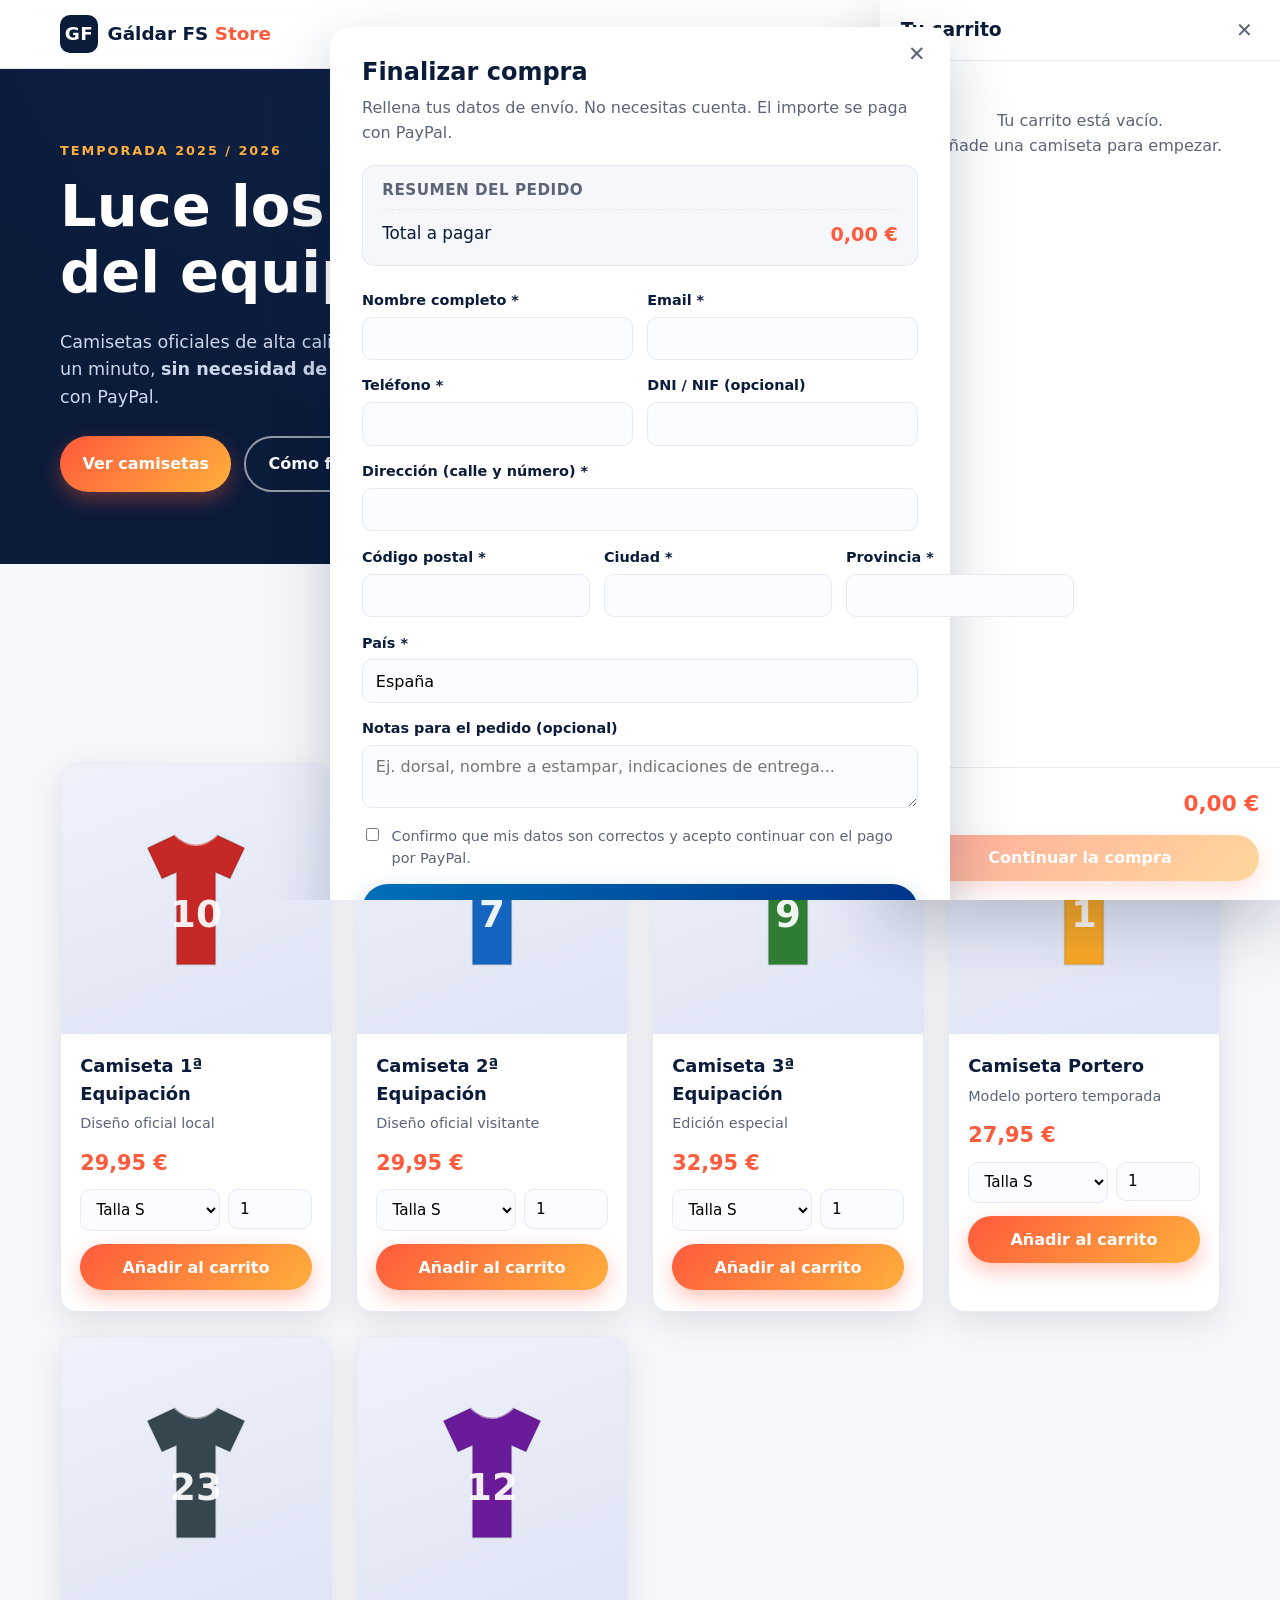
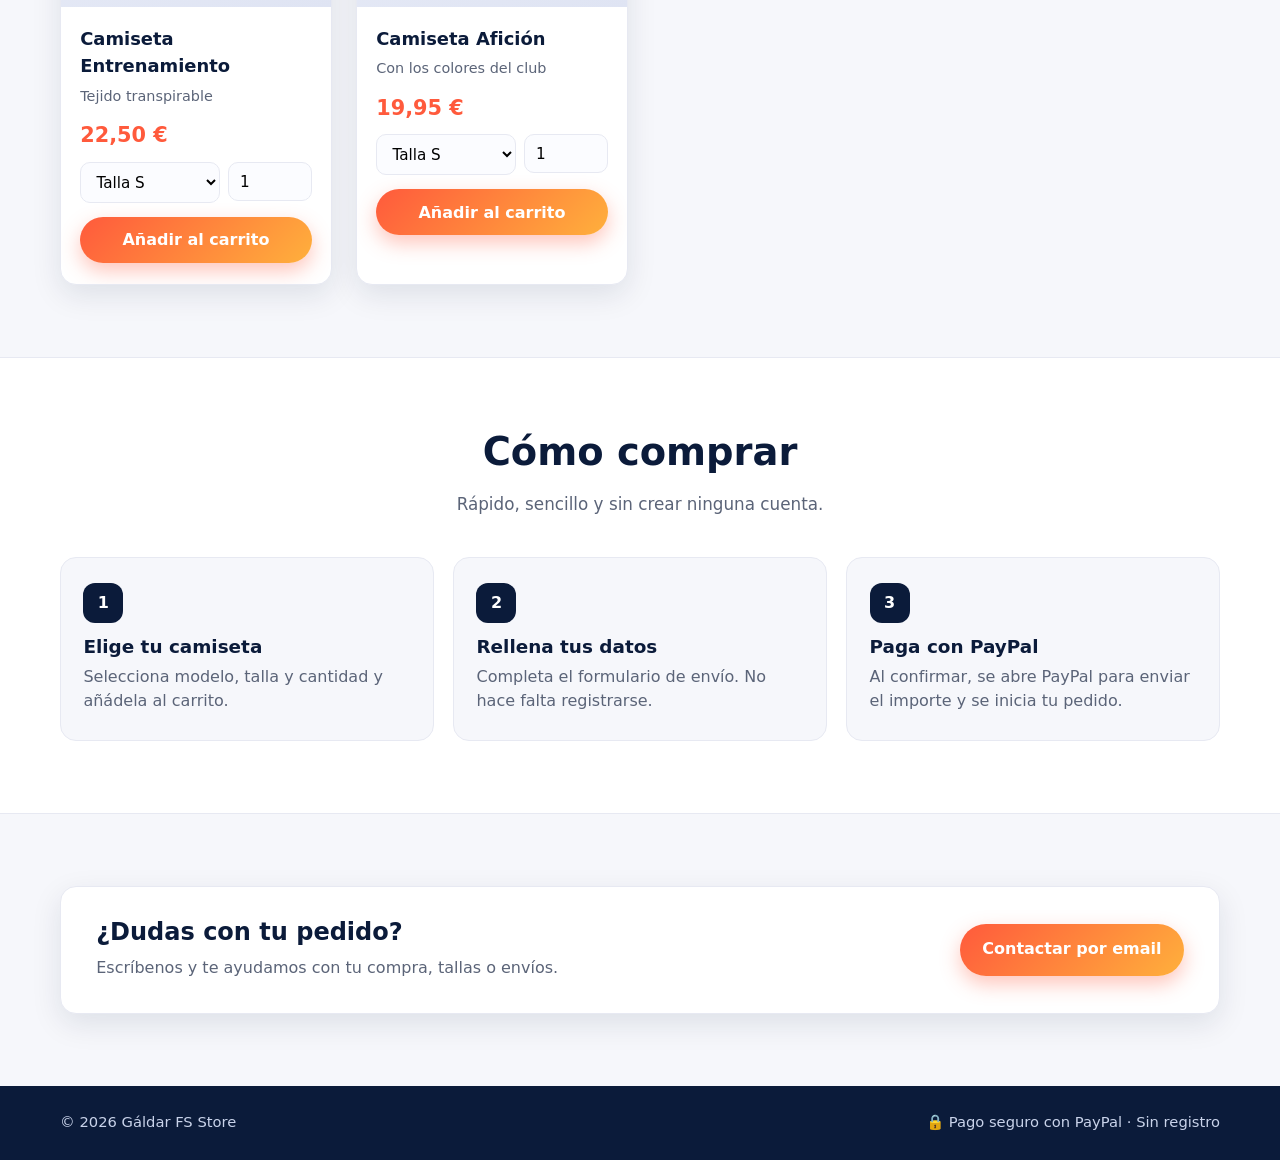
==== index.html @ 4e5f8559 "Add Gáldar FS Store: tienda de camisetas con checkout, email y PayPal - Sitio estático (HTML/CSS/JS)" ====
<!DOCTYPE html>
<html lang="es">
<head>
  <meta charset="UTF-8" />
  <meta name="viewport" content="width=device-width, initial-scale=1.0" />
  <title>Gáldar FS Store — Camisetas Oficiales</title>
  <meta name="description" content="Tienda oficial de camisetas. Compra rápida y segura, sin registro. Pago con PayPal." />
  <link rel="preconnect" href="https://fonts.googleapis.com" />
  <link rel="stylesheet" href="styles.css" />
  <link rel="icon" href="data:image/svg+xml,%3Csvg xmlns='http://www.w3.org/2000/svg' viewBox='0 0 100 100'%3E%3Ctext y='.9em' font-size='90'%3E%F0%9F%91%95%3C/text%3E%3C/svg%3E" />
</head>
<body>
  <!-- ===== Header ===== -->
  <header class="site-header">
    <div class="container header-inner">
      <a href="#inicio" class="brand">
        <span class="brand-mark">GF</span>
        <span class="brand-text">Gáldar FS <em>Store</em></span>
      </a>
      <nav class="main-nav">
        <a href="#productos">Camisetas</a>
        <a href="#como-comprar">Cómo comprar</a>
        <a href="#contacto">Contacto</a>
      </nav>
      <button id="open-cart" class="cart-btn" aria-label="Abrir carrito">
        <svg viewBox="0 0 24 24" width="22" height="22" fill="none" stroke="currentColor" stroke-width="2" stroke-linecap="round" stroke-linejoin="round"><circle cx="9" cy="21" r="1"/><circle cx="20" cy="21" r="1"/><path d="M1 1h4l2.68 13.39a2 2 0 0 0 2 1.61h9.72a2 2 0 0 0 2-1.61L23 6H6"/></svg>
        <span id="cart-count" class="cart-count">0</span>
      </button>
    </div>
  </header>

  <!-- ===== Hero ===== -->
  <section id="inicio" class="hero">
    <div class="container hero-inner">
      <div class="hero-copy">
        <p class="eyebrow">Temporada 2025 / 2026</p>
        <h1>Luce los colores<br />del equipo</h1>
        <p class="lead">Camisetas oficiales de alta calidad. Compra en menos de un minuto, <strong>sin necesidad de registrarte</strong>. Pago seguro con PayPal.</p>
        <div class="hero-actions">
          <a href="#productos" class="btn btn-primary">Ver camisetas</a>
          <a href="#como-comprar" class="btn btn-ghost">Cómo funciona</a>
        </div>
      </div>
      <div class="hero-art" aria-hidden="true">
        <svg viewBox="0 0 300 320" width="320" height="340">
          <defs>
            <linearGradient id="hg" x1="0" y1="0" x2="1" y2="1">
              <stop offset="0" stop-color="#ff5a3c"/><stop offset="1" stop-color="#ffb03c"/>
            </linearGradient>
          </defs>
          <path d="M60 60 L110 40 Q150 75 190 40 L240 60 L215 110 L190 100 L190 280 L110 280 L110 100 L85 110 Z" fill="url(#hg)"/>
          <text x="150" y="200" text-anchor="middle" font-size="64" font-weight="800" fill="#0b1b3a" font-family="system-ui">10</text>
        </svg>
      </div>
    </div>
  </section>

  <!-- ===== Productos ===== -->
  <section id="productos" class="section">
    <div class="container">
      <div class="section-head">
        <h2>Nuestras camisetas</h2>
        <p>Elige tu modelo, talla y cantidad. Se añadirá a tu carrito.</p>
      </div>
      <div id="product-grid" class="product-grid"><!-- productos generados por JS --></div>
    </div>
  </section>

  <!-- ===== Cómo comprar ===== -->
  <section id="como-comprar" class="section section-alt">
    <div class="container">
      <div class="section-head">
        <h2>Cómo comprar</h2>
        <p>Rápido, sencillo y sin crear ninguna cuenta.</p>
      </div>
      <ol class="steps">
        <li><span class="step-n">1</span><h3>Elige tu camiseta</h3><p>Selecciona modelo, talla y cantidad y añádela al carrito.</p></li>
        <li><span class="step-n">2</span><h3>Rellena tus datos</h3><p>Completa el formulario de envío. No hace falta registrarse.</p></li>
        <li><span class="step-n">3</span><h3>Paga con PayPal</h3><p>Al confirmar, se abre PayPal para enviar el importe y se inicia tu pedido.</p></li>
      </ol>
    </div>
  </section>

  <!-- ===== Contacto ===== -->
  <section id="contacto" class="section">
    <div class="container contact-inner">
      <div>
        <h2>¿Dudas con tu pedido?</h2>
        <p>Escríbenos y te ayudamos con tu compra, tallas o envíos.</p>
      </div>
      <a class="btn btn-primary" href="mailto:xsonicx2010@gmail.com">Contactar por email</a>
    </div>
  </section>

  <!-- ===== Footer ===== -->
  <footer class="site-footer">
    <div class="container footer-inner">
      <span>© <span id="year"></span> Gáldar FS Store</span>
      <span class="footer-secure">🔒 Pago seguro con PayPal · Sin registro</span>
    </div>
  </footer>

  <!-- ===== Carrito (drawer) ===== -->
  <div id="cart-overlay" class="overlay" hidden></div>
  <aside id="cart-drawer" class="cart-drawer" aria-label="Carrito" hidden>
    <div class="cart-head">
      <h3>Tu carrito</h3>
      <button id="close-cart" class="icon-btn" aria-label="Cerrar">✕</button>
    </div>
    <div id="cart-items" class="cart-items"></div>
    <div class="cart-foot">
      <div class="cart-total"><span>Total</span><strong id="cart-total">0,00 €</strong></div>
      <button id="go-checkout" class="btn btn-primary btn-block" disabled>Continuar la compra</button>
    </div>
  </aside>

  <!-- ===== Checkout (modal) ===== -->
  <div id="checkout-overlay" class="overlay" hidden></div>
  <div id="checkout-modal" class="modal" role="dialog" aria-modal="true" aria-labelledby="checkout-title" hidden>
    <div class="modal-inner">
      <button id="close-checkout" class="icon-btn modal-close" aria-label="Cerrar">✕</button>
      <h2 id="checkout-title">Finalizar compra</h2>
      <p class="modal-sub">Rellena tus datos de envío. No necesitas cuenta. El importe se paga con PayPal.</p>

      <div class="order-summary">
        <h4>Resumen del pedido</h4>
        <div id="summary-items"></div>
        <div class="summary-total"><span>Total a pagar</span><strong id="summary-total">0,00 €</strong></div>
      </div>

      <form id="checkout-form" novalidate>
        <div class="grid-2">
          <label>Nombre completo *
            <input type="text" name="nombre" autocomplete="name" required />
          </label>
          <label>Email *
            <input type="email" name="email" autocomplete="email" required />
          </label>
        </div>
        <div class="grid-2">
          <label>Teléfono *
            <input type="tel" name="telefono" autocomplete="tel" required />
          </label>
          <label>DNI / NIF (opcional)
            <input type="text" name="dni" />
          </label>
        </div>
        <label>Dirección (calle y número) *
          <input type="text" name="direccion" autocomplete="street-address" required />
        </label>
        <div class="grid-3">
          <label>Código postal *
            <input type="text" name="cp" autocomplete="postal-code" inputmode="numeric" required />
          </label>
          <label>Ciudad *
            <input type="text" name="ciudad" autocomplete="address-level2" required />
          </label>
          <label>Provincia *
            <input type="text" name="provincia" autocomplete="address-level1" required />
          </label>
        </div>
        <label>País *
          <input type="text" name="pais" autocomplete="country-name" value="España" required />
        </label>
        <label>Notas para el pedido (opcional)
          <textarea name="notas" rows="2" placeholder="Ej. dorsal, nombre a estampar, indicaciones de entrega..."></textarea>
        </label>

        <label class="check">
          <input type="checkbox" name="acepto" required />
          <span>Confirmo que mis datos son correctos y acepto continuar con el pago por PayPal.</span>
        </label>

        <p id="form-error" class="form-error" hidden></p>

        <button type="submit" id="pay-btn" class="btn btn-paypal btn-block">
          Pagar con PayPal <strong id="pay-amount"></strong>
        </button>
        <p class="pay-note">Al pulsar se enviará tu pedido y se abrirá PayPal para completar el pago a nombre de la tienda.</p>
      </form>
    </div>
  </div>

  <!-- ===== Toast ===== -->
  <div id="toast" class="toast" hidden></div>

  <script src="script.js"></script>
</body>
</html>
---- styles.css ----
/* ===== Tokens ===== */
:root{
  --navy:#0b1b3a;
  --navy-2:#12264d;
  --ink:#0b1b3a;
  --accent:#ff5a3c;
  --accent-2:#ffb03c;
  --paypal:#0070ba;
  --paypal-2:#003087;
  --bg:#f6f7fb;
  --card:#ffffff;
  --line:#e7e9f2;
  --muted:#5b6478;
  --ok:#1f9d55;
  --radius:16px;
  --shadow:0 10px 30px rgba(11,27,58,.10);
  --shadow-lg:0 24px 60px rgba(11,27,58,.22);
  --font:'Segoe UI',system-ui,-apple-system,Roboto,Helvetica,Arial,sans-serif;
}
*{box-sizing:border-box}
html{scroll-behavior:smooth}
body{
  margin:0;font-family:var(--font);color:var(--ink);background:var(--bg);
  line-height:1.55;-webkit-font-smoothing:antialiased;
}
h1,h2,h3,h4{line-height:1.15;margin:0 0 .4em}
a{color:inherit;text-decoration:none}
img,svg{max-width:100%;display:block}
.container{width:min(1160px,92%);margin-inline:auto}

/* ===== Buttons ===== */
.btn{
  display:inline-flex;align-items:center;justify-content:center;gap:.5rem;
  padding:.85rem 1.4rem;border-radius:999px;border:0;cursor:pointer;
  font-weight:700;font-size:1rem;font-family:inherit;transition:.18s ease;
}
.btn-primary{background:linear-gradient(135deg,var(--accent),var(--accent-2));color:#fff;box-shadow:0 8px 20px rgba(255,90,60,.35)}
.btn-primary:hover{transform:translateY(-2px)}
.btn-ghost{background:transparent;color:#fff;border:2px solid rgba(255,255,255,.55)}
.btn-ghost:hover{background:rgba(255,255,255,.12)}
.btn-block{width:100%}
.btn-paypal{background:linear-gradient(135deg,var(--paypal),var(--paypal-2));color:#fff;box-shadow:0 8px 20px rgba(0,112,186,.35);font-size:1.08rem;padding:1rem 1.4rem}
.btn-paypal:hover{transform:translateY(-2px)}
.btn:disabled{opacity:.5;cursor:not-allowed;transform:none}
.icon-btn{background:none;border:0;font-size:1.25rem;cursor:pointer;color:var(--muted);line-height:1}

/* ===== Header ===== */
.site-header{position:sticky;top:0;z-index:40;background:rgba(255,255,255,.9);backdrop-filter:blur(10px);border-bottom:1px solid var(--line)}
.header-inner{display:flex;align-items:center;gap:1.5rem;height:68px}
.brand{display:flex;align-items:center;gap:.6rem;font-weight:800;font-size:1.15rem}
.brand-mark{display:grid;place-items:center;width:38px;height:38px;border-radius:10px;background:var(--navy);color:#fff;font-weight:800;letter-spacing:.5px}
.brand-text em{color:var(--accent);font-style:normal}
.main-nav{margin-left:auto;display:flex;gap:1.6rem;font-weight:600}
.main-nav a{color:var(--muted)}
.main-nav a:hover{color:var(--ink)}
.cart-btn{position:relative;background:var(--navy);color:#fff;border:0;width:44px;height:44px;border-radius:12px;display:grid;place-items:center;cursor:pointer}
.cart-count{position:absolute;top:-6px;right:-6px;background:var(--accent);color:#fff;font-size:.72rem;font-weight:800;min-width:20px;height:20px;border-radius:999px;display:grid;place-items:center;padding:0 5px}

/* ===== Hero ===== */
.hero{background:radial-gradient(1200px 500px at 80% -10%,var(--navy-2),var(--navy));color:#fff;overflow:hidden}
.hero-inner{display:flex;align-items:center;gap:2rem;padding:4.5rem 0}
.hero-copy{flex:1 1 460px}
.eyebrow{text-transform:uppercase;letter-spacing:2px;font-size:.8rem;font-weight:700;color:var(--accent-2);margin:0 0 .8rem}
.hero h1{font-size:clamp(2.3rem,5vw,3.6rem);font-weight:800}
.lead{color:#cdd6ea;font-size:1.1rem;max-width:46ch;margin:.6rem 0 1.6rem}
.hero-actions{display:flex;gap:.8rem;flex-wrap:wrap}
.hero-art{flex:0 0 auto;filter:drop-shadow(0 20px 40px rgba(0,0,0,.4))}

/* ===== Sections ===== */
.section{padding:4.5rem 0}
.section-alt{background:#fff;border-block:1px solid var(--line)}
.section-head{text-align:center;max-width:640px;margin:0 auto 2.5rem}
.section-head h2{font-size:clamp(1.8rem,3.5vw,2.4rem)}
.section-head p{color:var(--muted);font-size:1.05rem}

/* ===== Product grid ===== */
.product-grid{display:grid;grid-template-columns:repeat(auto-fill,minmax(250px,1fr));gap:1.5rem}
.product-card{background:var(--card);border:1px solid var(--line);border-radius:var(--radius);overflow:hidden;box-shadow:var(--shadow);display:flex;flex-direction:column;transition:.2s ease}
.product-card:hover{transform:translateY(-4px);box-shadow:var(--shadow-lg)}
.product-media{aspect-ratio:1/1;display:grid;place-items:center;background:linear-gradient(160deg,#eef1fa,#dfe4f3)}
.product-body{padding:1.1rem 1.2rem 1.3rem;display:flex;flex-direction:column;gap:.65rem}
.product-name{font-weight:800;font-size:1.12rem}
.product-desc{color:var(--muted);font-size:.9rem;margin:-.35rem 0 .1rem}
.product-price{font-weight:800;font-size:1.3rem;color:var(--accent)}
.product-controls{display:flex;gap:.5rem}
.product-controls select,.qty input{width:100%;padding:.6rem .7rem;border:1px solid var(--line);border-radius:10px;font-family:inherit;font-size:.95rem;background:#fbfcff}
.qty{width:84px;flex:0 0 auto}
.add-btn{margin-top:.2rem}

/* ===== Steps ===== */
.steps{list-style:none;padding:0;margin:0;display:grid;grid-template-columns:repeat(auto-fit,minmax(240px,1fr));gap:1.2rem}
.steps li{background:var(--bg);border:1px solid var(--line);border-radius:var(--radius);padding:1.6rem 1.4rem;position:relative}
.step-n{display:grid;place-items:center;width:40px;height:40px;border-radius:12px;background:var(--navy);color:#fff;font-weight:800;margin-bottom:.8rem}
.steps h3{font-size:1.15rem}
.steps p{color:var(--muted);margin:0}

/* ===== Contacto ===== */
.contact-inner{display:flex;align-items:center;justify-content:space-between;gap:1.5rem;flex-wrap:wrap;background:#fff;border:1px solid var(--line);border-radius:var(--radius);padding:2rem 2.2rem;box-shadow:var(--shadow)}
.contact-inner p{color:var(--muted);margin:0}

/* ===== Footer ===== */
.site-footer{background:var(--navy);color:#c9d3ea;padding:1.6rem 0}
.footer-inner{display:flex;justify-content:space-between;gap:1rem;flex-wrap:wrap;font-size:.92rem}

/* ===== Overlay / drawer / modal ===== */
.overlay{position:fixed;inset:0;background:rgba(11,27,58,.5);backdrop-filter:blur(2px);z-index:50}
.cart-drawer{position:fixed;top:0;right:0;height:100dvh;width:min(400px,92%);background:#fff;z-index:60;display:flex;flex-direction:column;box-shadow:var(--shadow-lg);animation:slideIn .25s ease}
@keyframes slideIn{from{transform:translateX(100%)}to{transform:translateX(0)}}
.cart-head{display:flex;align-items:center;justify-content:space-between;padding:1.2rem 1.3rem;border-bottom:1px solid var(--line)}
.cart-head h3{margin:0}
.cart-items{flex:1;overflow-y:auto;padding:1rem 1.3rem;display:flex;flex-direction:column;gap:.9rem}
.cart-empty{color:var(--muted);text-align:center;margin-top:2rem}
.cart-line{display:flex;gap:.8rem;align-items:center}
.cart-line .thumb{width:56px;height:56px;border-radius:10px;background:linear-gradient(160deg,#eef1fa,#dfe4f3);flex:0 0 auto;display:grid;place-items:center}
.cart-line .info{flex:1;min-width:0}
.cart-line .info b{display:block;font-size:.95rem}
.cart-line .info small{color:var(--muted)}
.cart-line .price{font-weight:700;white-space:nowrap}
.cart-line .rm{background:none;border:0;color:var(--muted);cursor:pointer;font-size:1.1rem}
.cart-foot{border-top:1px solid var(--line);padding:1.2rem 1.3rem;display:flex;flex-direction:column;gap:.9rem}
.cart-total{display:flex;justify-content:space-between;font-size:1.1rem}
.cart-total strong{font-size:1.35rem;color:var(--accent)}

.modal{position:fixed;inset:0;z-index:60;display:grid;place-items:start center;padding:3vh 1rem;overflow-y:auto}
.modal-inner{background:#fff;border-radius:20px;max-width:620px;width:100%;padding:2rem 2rem 2.2rem;box-shadow:var(--shadow-lg);position:relative;animation:pop .22s ease}
@keyframes pop{from{transform:translateY(14px);opacity:0}to{transform:translateY(0);opacity:1}}
.modal-close{position:absolute;top:1rem;right:1.1rem;font-size:1.3rem}
.modal-sub{color:var(--muted);margin:0 0 1.2rem}
.order-summary{background:var(--bg);border:1px solid var(--line);border-radius:12px;padding:1rem 1.2rem;margin-bottom:1.4rem}
.order-summary h4{margin:0 0 .6rem;font-size:.95rem;text-transform:uppercase;letter-spacing:.5px;color:var(--muted)}
.order-summary .s-line{display:flex;justify-content:space-between;font-size:.95rem;padding:.15rem 0}
.summary-total{display:flex;justify-content:space-between;border-top:1px dashed var(--line);margin-top:.6rem;padding-top:.6rem;font-size:1.05rem}
.summary-total strong{color:var(--accent);font-size:1.2rem}

/* ===== Form ===== */
#checkout-form{display:flex;flex-direction:column;gap:.9rem}
#checkout-form label{display:flex;flex-direction:column;gap:.35rem;font-weight:600;font-size:.9rem}
#checkout-form input,#checkout-form textarea{
  padding:.7rem .8rem;border:1px solid var(--line);border-radius:10px;font-family:inherit;font-size:1rem;background:#fbfcff;font-weight:400;
}
#checkout-form input:focus,#checkout-form textarea:focus{outline:2px solid var(--accent);outline-offset:1px;border-color:transparent}
.grid-2{display:grid;grid-template-columns:1fr 1fr;gap:.9rem}
.grid-3{display:grid;grid-template-columns:1fr 1fr 1fr;gap:.9rem}
.check{flex-direction:row!important;align-items:flex-start;gap:.6rem!important;font-weight:400!important;color:var(--muted);font-size:.9rem;margin-top:.2rem}
.check input{width:auto;margin-top:.2rem}
.form-error{background:#fdecec;color:#b3261e;border:1px solid #f5c2c0;border-radius:10px;padding:.7rem .9rem;font-size:.9rem;margin:.2rem 0 0}
.pay-note{text-align:center;color:var(--muted);font-size:.82rem;margin:.4rem 0 0}

/* ===== Toast ===== */
.toast{position:fixed;left:50%;bottom:24px;transform:translateX(-50%);background:var(--navy);color:#fff;padding:.8rem 1.2rem;border-radius:12px;box-shadow:var(--shadow-lg);z-index:80;font-weight:600;animation:pop .2s ease}
.toast.ok{background:var(--ok)}

/* ===== Responsive ===== */
@media(max-width:720px){
  .main-nav{display:none}
  .hero-inner{flex-direction:column-reverse;text-align:center;padding:3rem 0}
  .hero-actions{justify-content:center}
  .lead{margin-inline:auto}
  .grid-2,.grid-3{grid-template-columns:1fr}
  .modal-inner{padding:1.5rem 1.2rem 1.8rem}
}
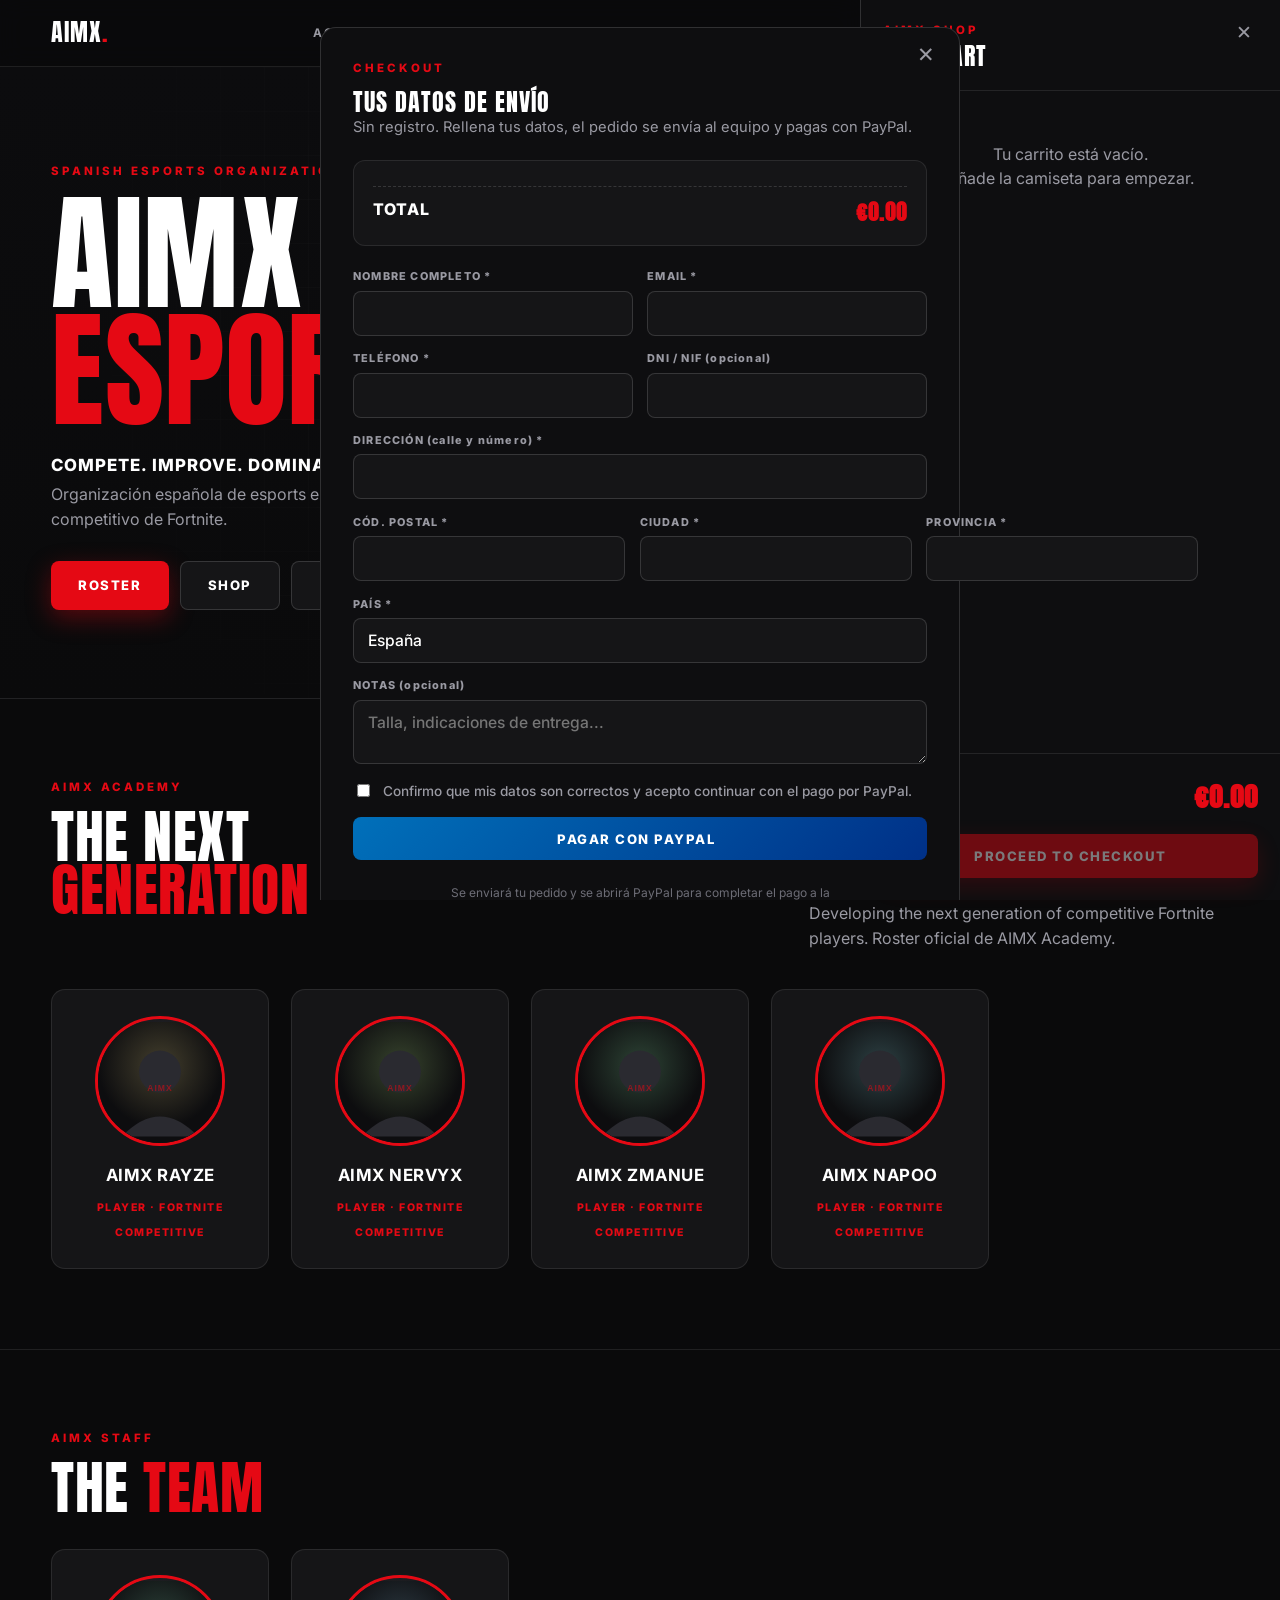
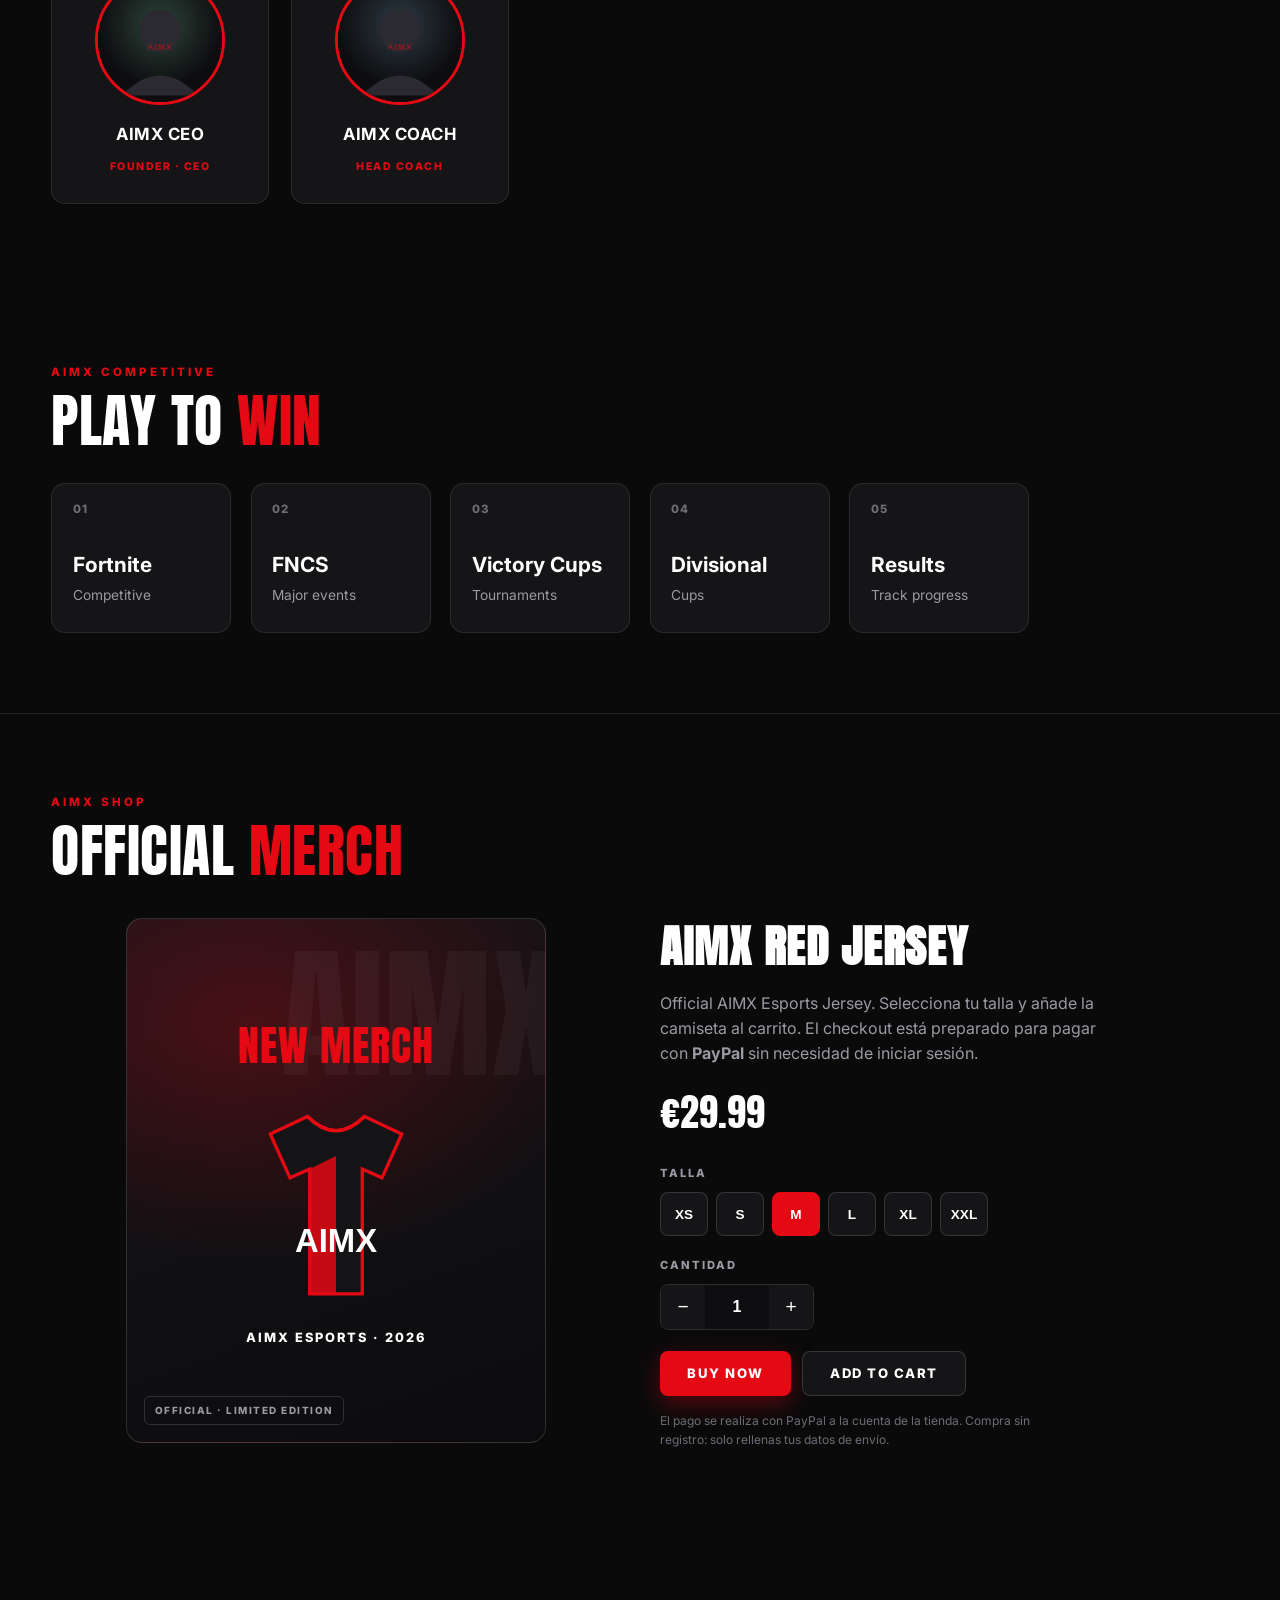
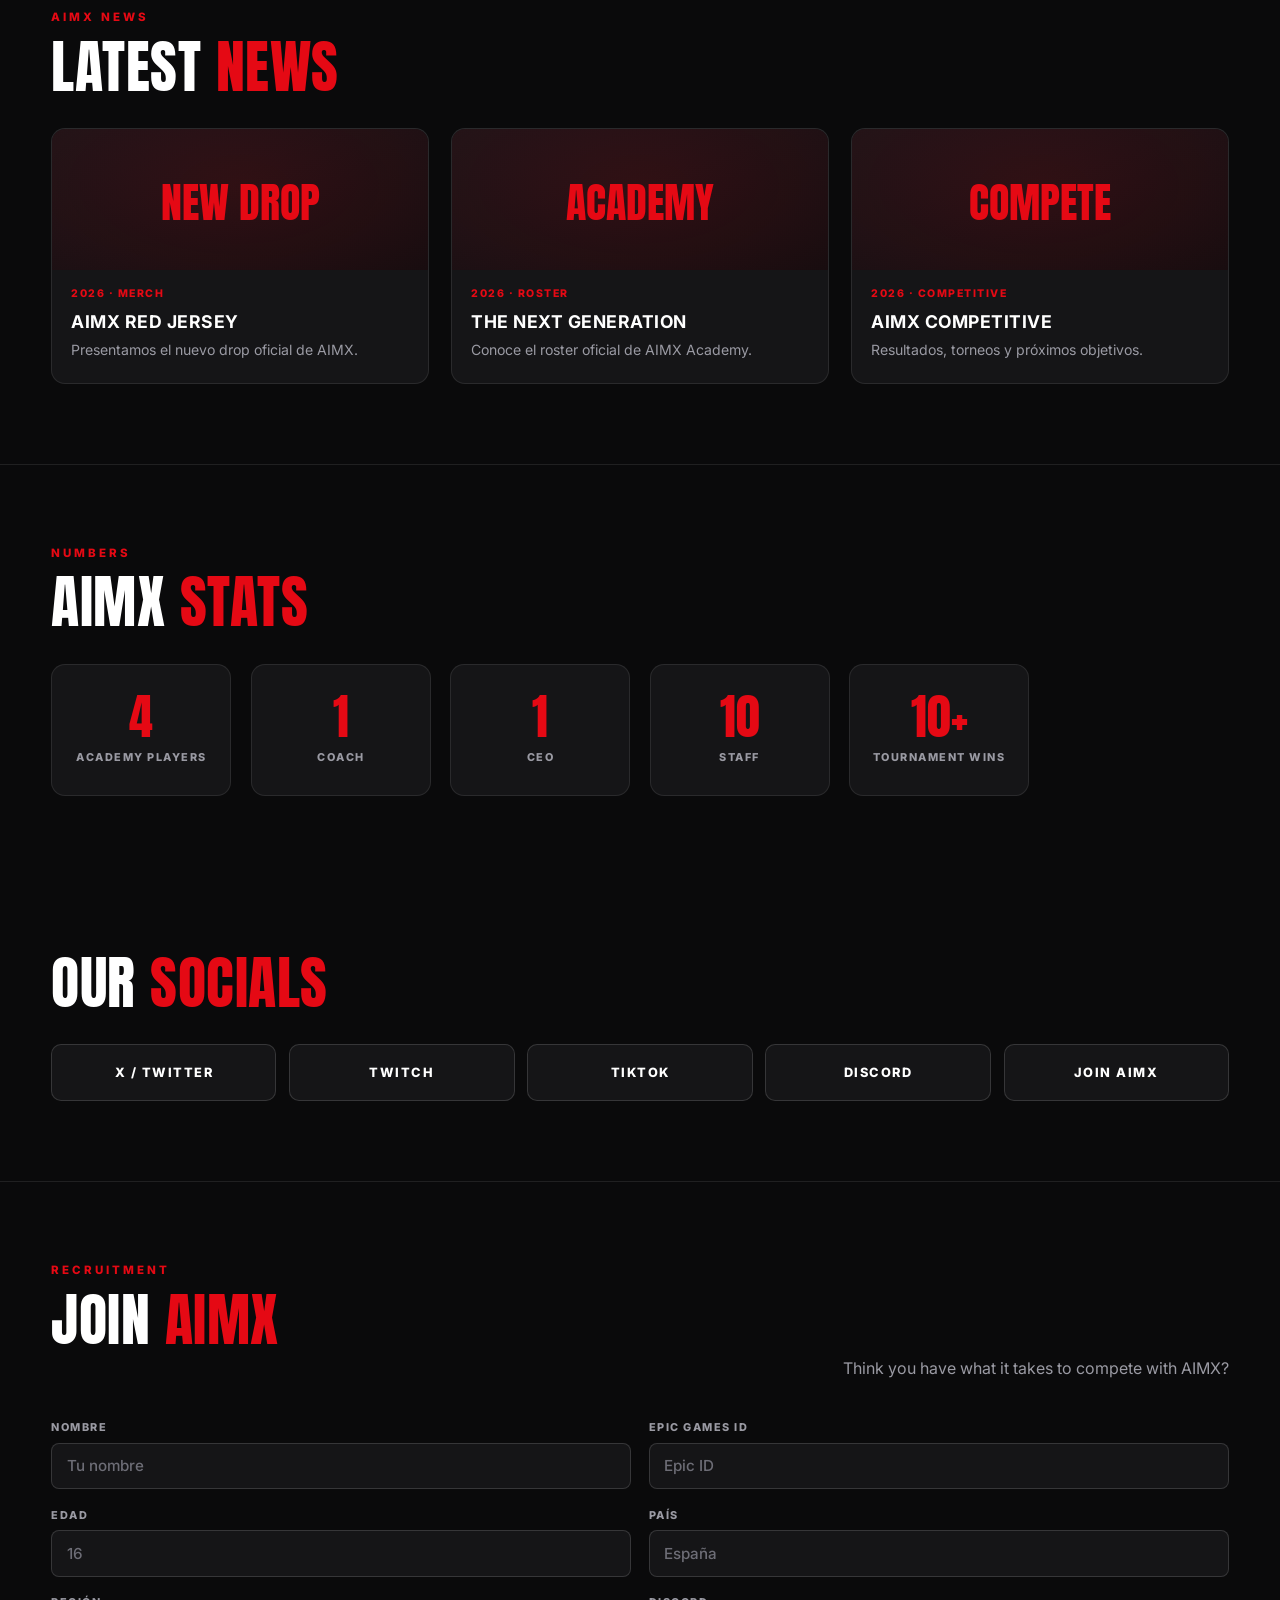
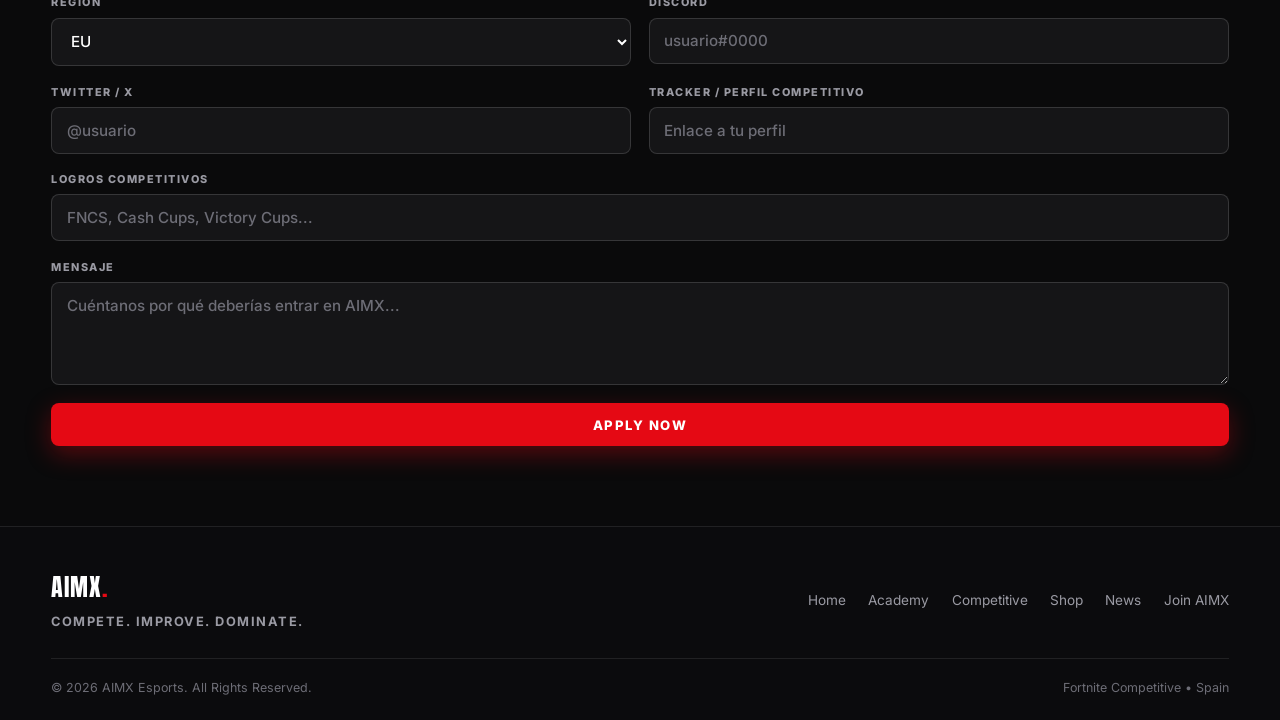
==== commit 2644491e: "Rediseña la web como AIMX Esports (clon fiel del prototipo) - Tema oscuro negro/rojo con títulos con" ====
--- a/index.html
+++ b/index.html
@@ -3,187 +3,296 @@
 <head>
   <meta charset="UTF-8" />
   <meta name="viewport" content="width=device-width, initial-scale=1.0" />
-  <title>Gáldar FS Store — Camisetas Oficiales</title>
-  <meta name="description" content="Tienda oficial de camisetas. Compra rápida y segura, sin registro. Pago con PayPal." />
+  <title>AIMX Esports — Fortnite Competitive</title>
+  <meta name="description" content="AIMX Esports · Organización española de esports enfocada en el talento competitivo de Fortnite. Compete. Improve. Dominate." />
   <link rel="preconnect" href="https://fonts.googleapis.com" />
+  <link rel="preconnect" href="https://fonts.gstatic.com" crossorigin />
+  <link href="https://fonts.googleapis.com/css2?family=Anton&family=Inter:wght@400;500;600;700;800&display=swap" rel="stylesheet" />
   <link rel="stylesheet" href="styles.css" />
-  <link rel="icon" href="data:image/svg+xml,%3Csvg xmlns='http://www.w3.org/2000/svg' viewBox='0 0 100 100'%3E%3Ctext y='.9em' font-size='90'%3E%F0%9F%91%95%3C/text%3E%3C/svg%3E" />
+  <link rel="icon" href="data:image/svg+xml,%3Csvg xmlns='http://www.w3.org/2000/svg' viewBox='0 0 100 100'%3E%3Crect width='100' height='100' rx='18' fill='%230a0a0b'/%3E%3Ctext x='50' y='70' text-anchor='middle' font-size='52' font-family='Arial Black,sans-serif' font-weight='900' fill='%23fff'%3EA%3C/text%3E%3Ccircle cx='78' cy='66' r='6' fill='%23e50914'/%3E%3C/svg%3E" />
 </head>
 <body>
   <!-- ===== Header ===== -->
   <header class="site-header">
     <div class="container header-inner">
-      <a href="#inicio" class="brand">
-        <span class="brand-mark">GF</span>
-        <span class="brand-text">Gáldar FS <em>Store</em></span>
-      </a>
+      <a href="#home" class="brand">AIMX<span class="dot">.</span></a>
       <nav class="main-nav">
-        <a href="#productos">Camisetas</a>
-        <a href="#como-comprar">Cómo comprar</a>
-        <a href="#contacto">Contacto</a>
+        <a href="#academy">ACADEMY</a>
+        <a href="#staff">STAFF</a>
+        <a href="#competitive">COMPETITIVE</a>
+        <a href="#shop">SHOP</a>
+        <a href="#news">NEWS</a>
+        <a href="#join">JOIN</a>
       </nav>
-      <button id="open-cart" class="cart-btn" aria-label="Abrir carrito">
-        <svg viewBox="0 0 24 24" width="22" height="22" fill="none" stroke="currentColor" stroke-width="2" stroke-linecap="round" stroke-linejoin="round"><circle cx="9" cy="21" r="1"/><circle cx="20" cy="21" r="1"/><path d="M1 1h4l2.68 13.39a2 2 0 0 0 2 1.61h9.72a2 2 0 0 0 2-1.61L23 6H6"/></svg>
-        <span id="cart-count" class="cart-count">0</span>
-      </button>
+      <div class="header-actions">
+        <button id="open-cart" class="cart-btn" aria-label="Abrir carrito">
+          <svg viewBox="0 0 24 24" width="18" height="18" fill="none" stroke="currentColor" stroke-width="2" stroke-linecap="round" stroke-linejoin="round"><circle cx="9" cy="21" r="1"/><circle cx="20" cy="21" r="1"/><path d="M1 1h4l2.68 13.39a2 2 0 0 0 2 1.61h9.72a2 2 0 0 0 2-1.61L23 6H6"/></svg>
+          <span>CART</span><span id="cart-count" class="cart-count">0</span>
+        </button>
+        <a href="#shop" class="btn btn-red btn-sm">SHOP NOW</a>
+      </div>
     </div>
   </header>
 
   <!-- ===== Hero ===== -->
-  <section id="inicio" class="hero">
+  <section id="home" class="hero">
+    <span class="hero-watermark" aria-hidden="true">AIMX</span>
     <div class="container hero-inner">
-      <div class="hero-copy">
-        <p class="eyebrow">Temporada 2025 / 2026</p>
-        <h1>Luce los colores<br />del equipo</h1>
-        <p class="lead">Camisetas oficiales de alta calidad. Compra en menos de un minuto, <strong>sin necesidad de registrarte</strong>. Pago seguro con PayPal.</p>
-        <div class="hero-actions">
-          <a href="#productos" class="btn btn-primary">Ver camisetas</a>
-          <a href="#como-comprar" class="btn btn-ghost">Cómo funciona</a>
-        </div>
-      </div>
-      <div class="hero-art" aria-hidden="true">
-        <svg viewBox="0 0 300 320" width="320" height="340">
-          <defs>
-            <linearGradient id="hg" x1="0" y1="0" x2="1" y2="1">
-              <stop offset="0" stop-color="#ff5a3c"/><stop offset="1" stop-color="#ffb03c"/>
-            </linearGradient>
-          </defs>
-          <path d="M60 60 L110 40 Q150 75 190 40 L240 60 L215 110 L190 100 L190 280 L110 280 L110 100 L85 110 Z" fill="url(#hg)"/>
-          <text x="150" y="200" text-anchor="middle" font-size="64" font-weight="800" fill="#0b1b3a" font-family="system-ui">10</text>
-        </svg>
-      </div>
-    </div>
-  </section>
-
-  <!-- ===== Productos ===== -->
-  <section id="productos" class="section">
-    <div class="container">
-      <div class="section-head">
-        <h2>Nuestras camisetas</h2>
-        <p>Elige tu modelo, talla y cantidad. Se añadirá a tu carrito.</p>
-      </div>
-      <div id="product-grid" class="product-grid"><!-- productos generados por JS --></div>
-    </div>
-  </section>
-
-  <!-- ===== Cómo comprar ===== -->
-  <section id="como-comprar" class="section section-alt">
-    <div class="container">
-      <div class="section-head">
-        <h2>Cómo comprar</h2>
-        <p>Rápido, sencillo y sin crear ninguna cuenta.</p>
-      </div>
-      <ol class="steps">
-        <li><span class="step-n">1</span><h3>Elige tu camiseta</h3><p>Selecciona modelo, talla y cantidad y añádela al carrito.</p></li>
-        <li><span class="step-n">2</span><h3>Rellena tus datos</h3><p>Completa el formulario de envío. No hace falta registrarse.</p></li>
-        <li><span class="step-n">3</span><h3>Paga con PayPal</h3><p>Al confirmar, se abre PayPal para enviar el importe y se inicia tu pedido.</p></li>
-      </ol>
-    </div>
-  </section>
-
-  <!-- ===== Contacto ===== -->
-  <section id="contacto" class="section">
-    <div class="container contact-inner">
-      <div>
-        <h2>¿Dudas con tu pedido?</h2>
-        <p>Escríbenos y te ayudamos con tu compra, tallas o envíos.</p>
-      </div>
-      <a class="btn btn-primary" href="mailto:xsonicx2010@gmail.com">Contactar por email</a>
+      <p class="eyebrow">SPANISH ESPORTS ORGANIZATION &nbsp;•&nbsp; FORTNITE COMPETITIVE</p>
+      <h1 class="display"><span class="w">AIMX</span><br /><span class="r">ESPORTS</span></h1>
+      <p class="hero-tag">COMPETE. IMPROVE. DOMINATE.</p>
+      <p class="hero-desc">Organización española de esports enfocada en el talento competitivo de Fortnite.</p>
+      <div class="hero-actions">
+        <a href="#academy" class="btn btn-red">ROSTER</a>
+        <a href="#shop" class="btn btn-dark">SHOP</a>
+        <a href="#join" class="btn btn-dark">JOIN AIMX</a>
+        <a href="#socials" class="btn btn-dark">DISCORD</a>
+      </div>
+    </div>
+  </section>
+
+  <!-- ===== Academy ===== -->
+  <section id="academy" class="section">
+    <div class="container">
+      <div class="head-row">
+        <div>
+          <p class="eyebrow">AIMX ACADEMY</p>
+          <h2 class="display sm"><span class="w">THE NEXT</span><br /><span class="r">GENERATION</span></h2>
+        </div>
+        <p class="head-desc">Developing the next generation of competitive Fortnite players. Roster oficial de AIMX Academy.</p>
+      </div>
+      <div id="roster-grid" class="roster-grid"></div>
+    </div>
+  </section>
+
+  <!-- ===== Staff ===== -->
+  <section id="staff" class="section section-line">
+    <div class="container">
+      <p class="eyebrow">AIMX STAFF</p>
+      <h2 class="display sm"><span class="w">THE</span> <span class="r">TEAM</span></h2>
+      <div id="staff-grid" class="roster-grid staff-grid"></div>
+    </div>
+  </section>
+
+  <!-- ===== Competitive ===== -->
+  <section id="competitive" class="section">
+    <div class="container">
+      <p class="eyebrow">AIMX COMPETITIVE</p>
+      <h2 class="display sm"><span class="w">PLAY TO</span> <span class="r">WIN</span></h2>
+      <div class="comp-grid">
+        <article class="comp-card"><span class="comp-n">01</span><h3>Fortnite</h3><p>Competitive</p></article>
+        <article class="comp-card"><span class="comp-n">02</span><h3>FNCS</h3><p>Major events</p></article>
+        <article class="comp-card"><span class="comp-n">03</span><h3>Victory Cups</h3><p>Tournaments</p></article>
+        <article class="comp-card"><span class="comp-n">04</span><h3>Divisional</h3><p>Cups</p></article>
+        <article class="comp-card"><span class="comp-n">05</span><h3>Results</h3><p>Track progress</p></article>
+      </div>
+    </div>
+  </section>
+
+  <!-- ===== Shop ===== -->
+  <section id="shop" class="section section-line">
+    <div class="container">
+      <p class="eyebrow">AIMX SHOP</p>
+      <h2 class="display sm"><span class="w">OFFICIAL</span> <span class="r">MERCH</span></h2>
+      <div class="shop-inner">
+        <div class="shop-media">
+          <div class="merch-poster">
+            <span class="mp-top">NEW MERCH</span>
+            <div class="mp-jersey">
+              <svg viewBox="0 0 200 210" width="220" height="230" aria-label="AIMX Red Jersey">
+                <path d="M40 42 L74 26 Q100 52 126 26 L160 42 L142 82 L124 74 L124 188 L76 188 L76 74 L58 82 Z" fill="#141416" stroke="#e50914" stroke-width="3"/>
+                <path d="M76 74 L76 188 L100 188 L100 62 Z" fill="#e50914" opacity=".85"/>
+                <path d="M74 26 Q100 52 126 26" fill="none" stroke="#e50914" stroke-width="3"/>
+                <text x="100" y="150" text-anchor="middle" font-size="30" font-weight="900" fill="#fff" font-family="Arial Black,sans-serif">AIMX</text>
+              </svg>
+            </div>
+            <span class="mp-sub">AIMX ESPORTS · 2026</span>
+            <span class="mp-badge">OFFICIAL · LIMITED EDITION</span>
+          </div>
+        </div>
+        <div class="shop-info">
+          <h3 class="product-title">AIMX RED JERSEY</h3>
+          <p class="product-desc">Official AIMX Esports Jersey. Selecciona tu talla y añade la camiseta al carrito. El checkout está preparado para pagar con <strong>PayPal</strong> sin necesidad de iniciar sesión.</p>
+          <div class="product-price">€29.99</div>
+
+          <div class="opt-block">
+            <span class="opt-label">TALLA</span>
+            <div id="size-pills" class="size-pills">
+              <button class="size-pill" data-size="XS">XS</button>
+              <button class="size-pill" data-size="S">S</button>
+              <button class="size-pill is-active" data-size="M">M</button>
+              <button class="size-pill" data-size="L">L</button>
+              <button class="size-pill" data-size="XL">XL</button>
+              <button class="size-pill" data-size="XXL">XXL</button>
+            </div>
+          </div>
+
+          <div class="opt-block">
+            <span class="opt-label">CANTIDAD</span>
+            <div class="qty-ctrl">
+              <button id="qty-minus" aria-label="Menos">−</button>
+              <input id="qty-input" type="number" min="1" value="1" aria-label="Cantidad" />
+              <button id="qty-plus" aria-label="Más">+</button>
+            </div>
+          </div>
+
+          <div class="shop-actions">
+            <button id="buy-now" class="btn btn-red">BUY NOW</button>
+            <button id="add-cart" class="btn btn-dark">ADD TO CART</button>
+          </div>
+          <p class="fineprint">El pago se realiza con PayPal a la cuenta de la tienda. Compra sin registro: solo rellenas tus datos de envío.</p>
+        </div>
+      </div>
+    </div>
+  </section>
+
+  <!-- ===== News ===== -->
+  <section id="news" class="section">
+    <div class="container">
+      <p class="eyebrow">AIMX NEWS</p>
+      <h2 class="display sm"><span class="w">LATEST</span> <span class="r">NEWS</span></h2>
+      <div class="news-grid">
+        <a href="#shop" class="news-card"><span class="news-big">NEW DROP</span><span class="news-tag">2026 · MERCH</span><h3>AIMX RED JERSEY</h3><p>Presentamos el nuevo drop oficial de AIMX.</p></a>
+        <a href="#academy" class="news-card"><span class="news-big">ACADEMY</span><span class="news-tag">2026 · ROSTER</span><h3>THE NEXT GENERATION</h3><p>Conoce el roster oficial de AIMX Academy.</p></a>
+        <a href="#competitive" class="news-card"><span class="news-big">COMPETE</span><span class="news-tag">2026 · COMPETITIVE</span><h3>AIMX COMPETITIVE</h3><p>Resultados, torneos y próximos objetivos.</p></a>
+      </div>
+    </div>
+  </section>
+
+  <!-- ===== Stats ===== -->
+  <section class="section section-line">
+    <div class="container">
+      <p class="eyebrow">NUMBERS</p>
+      <h2 class="display sm"><span class="w">AIMX</span> <span class="r">STATS</span></h2>
+      <div class="stats-grid">
+        <div class="stat-card"><span class="stat-n">4</span><span class="stat-l">ACADEMY PLAYERS</span></div>
+        <div class="stat-card"><span class="stat-n">1</span><span class="stat-l">COACH</span></div>
+        <div class="stat-card"><span class="stat-n">1</span><span class="stat-l">CEO</span></div>
+        <div class="stat-card"><span class="stat-n">10</span><span class="stat-l">STAFF</span></div>
+        <div class="stat-card"><span class="stat-n">10+</span><span class="stat-l">TOURNAMENT WINS</span></div>
+      </div>
+    </div>
+  </section>
+
+  <!-- ===== Socials ===== -->
+  <section id="socials" class="section">
+    <div class="container">
+      <h2 class="display sm"><span class="w">OUR</span> <span class="r">SOCIALS</span></h2>
+      <div class="socials-row">
+        <a href="#" class="social-btn">X / TWITTER</a>
+        <a href="#" class="social-btn">TWITCH</a>
+        <a href="#" class="social-btn">TIKTOK</a>
+        <a href="#" class="social-btn">DISCORD</a>
+        <a href="#join" class="social-btn">JOIN AIMX</a>
+      </div>
+    </div>
+  </section>
+
+  <!-- ===== Join / Recruitment ===== -->
+  <section id="join" class="section section-line">
+    <div class="container">
+      <div class="head-row">
+        <div>
+          <p class="eyebrow">RECRUITMENT</p>
+          <h2 class="display sm"><span class="w">JOIN</span> <span class="r">AIMX</span></h2>
+        </div>
+        <p class="head-desc">Think you have what it takes to compete with AIMX?</p>
+      </div>
+      <form id="join-form" class="join-form" novalidate>
+        <div class="jf-grid">
+          <label>NOMBRE<input type="text" name="nombre" placeholder="Tu nombre" required /></label>
+          <label>EPIC GAMES ID<input type="text" name="epic" placeholder="Epic ID" /></label>
+          <label>EDAD<input type="number" name="edad" placeholder="16" min="10" /></label>
+          <label>PAÍS<input type="text" name="pais" placeholder="España" /></label>
+          <label>REGIÓN
+            <select name="region">
+              <option>EU</option><option>NAE</option><option>NAW</option><option>BR</option><option>OCE</option><option>ME</option><option>ASIA</option>
+            </select>
+          </label>
+          <label>DISCORD<input type="text" name="discord" placeholder="usuario#0000" /></label>
+          <label>TWITTER / X<input type="text" name="twitter" placeholder="@usuario" /></label>
+          <label>TRACKER / PERFIL COMPETITIVO<input type="text" name="tracker" placeholder="Enlace a tu perfil" /></label>
+        </div>
+        <label class="jf-full">LOGROS COMPETITIVOS<input type="text" name="logros" placeholder="FNCS, Cash Cups, Victory Cups..." /></label>
+        <label class="jf-full">MENSAJE<textarea name="mensaje" rows="4" placeholder="Cuéntanos por qué deberías entrar en AIMX..."></textarea></label>
+        <p id="join-msg" class="form-note" hidden></p>
+        <button type="submit" id="apply-btn" class="btn btn-red btn-block">APPLY NOW</button>
+      </form>
     </div>
   </section>
 
   <!-- ===== Footer ===== -->
   <footer class="site-footer">
     <div class="container footer-inner">
-      <span>© <span id="year"></span> Gáldar FS Store</span>
-      <span class="footer-secure">🔒 Pago seguro con PayPal · Sin registro</span>
+      <div class="footer-brand">
+        <span class="brand">AIMX<span class="dot">.</span></span>
+        <p>COMPETE. IMPROVE. DOMINATE.</p>
+      </div>
+      <nav class="footer-nav">
+        <a href="#home">Home</a><a href="#academy">Academy</a><a href="#competitive">Competitive</a>
+        <a href="#shop">Shop</a><a href="#news">News</a><a href="#join">Join AIMX</a>
+      </nav>
+    </div>
+    <div class="container footer-bottom">
+      <span>© <span id="year"></span> AIMX Esports. All Rights Reserved.</span>
+      <span>Fortnite Competitive • Spain</span>
     </div>
   </footer>
 
-  <!-- ===== Carrito (drawer) ===== -->
+  <!-- ===== Cart drawer ===== -->
   <div id="cart-overlay" class="overlay" hidden></div>
   <aside id="cart-drawer" class="cart-drawer" aria-label="Carrito" hidden>
     <div class="cart-head">
-      <h3>Tu carrito</h3>
+      <div><p class="eyebrow">AIMX SHOP</p><h3 class="display xs">YOUR CART</h3></div>
       <button id="close-cart" class="icon-btn" aria-label="Cerrar">✕</button>
     </div>
     <div id="cart-items" class="cart-items"></div>
     <div class="cart-foot">
-      <div class="cart-total"><span>Total</span><strong id="cart-total">0,00 €</strong></div>
-      <button id="go-checkout" class="btn btn-primary btn-block" disabled>Continuar la compra</button>
+      <div class="cart-total"><span>TOTAL</span><strong id="cart-total">€0.00</strong></div>
+      <button id="go-checkout" class="btn btn-red btn-block" disabled>PROCEED TO CHECKOUT</button>
     </div>
   </aside>
 
-  <!-- ===== Checkout (modal) ===== -->
+  <!-- ===== Checkout modal ===== -->
   <div id="checkout-overlay" class="overlay" hidden></div>
   <div id="checkout-modal" class="modal" role="dialog" aria-modal="true" aria-labelledby="checkout-title" hidden>
     <div class="modal-inner">
       <button id="close-checkout" class="icon-btn modal-close" aria-label="Cerrar">✕</button>
-      <h2 id="checkout-title">Finalizar compra</h2>
-      <p class="modal-sub">Rellena tus datos de envío. No necesitas cuenta. El importe se paga con PayPal.</p>
+      <p class="eyebrow">CHECKOUT</p>
+      <h2 id="checkout-title" class="display xs">TUS DATOS DE ENVÍO</h2>
+      <p class="modal-sub">Sin registro. Rellena tus datos, el pedido se envía al equipo y pagas con PayPal.</p>
 
       <div class="order-summary">
-        <h4>Resumen del pedido</h4>
         <div id="summary-items"></div>
-        <div class="summary-total"><span>Total a pagar</span><strong id="summary-total">0,00 €</strong></div>
+        <div class="summary-total"><span>TOTAL</span><strong id="summary-total">€0.00</strong></div>
       </div>
 
       <form id="checkout-form" novalidate>
         <div class="grid-2">
-          <label>Nombre completo *
-            <input type="text" name="nombre" autocomplete="name" required />
-          </label>
-          <label>Email *
-            <input type="email" name="email" autocomplete="email" required />
-          </label>
+          <label>NOMBRE COMPLETO *<input type="text" name="nombre" autocomplete="name" required /></label>
+          <label>EMAIL *<input type="email" name="email" autocomplete="email" required /></label>
         </div>
         <div class="grid-2">
-          <label>Teléfono *
-            <input type="tel" name="telefono" autocomplete="tel" required />
-          </label>
-          <label>DNI / NIF (opcional)
-            <input type="text" name="dni" />
-          </label>
-        </div>
-        <label>Dirección (calle y número) *
-          <input type="text" name="direccion" autocomplete="street-address" required />
-        </label>
+          <label>TELÉFONO *<input type="tel" name="telefono" autocomplete="tel" required /></label>
+          <label>DNI / NIF (opcional)<input type="text" name="dni" /></label>
+        </div>
+        <label>DIRECCIÓN (calle y número) *<input type="text" name="direccion" autocomplete="street-address" required /></label>
         <div class="grid-3">
-          <label>Código postal *
-            <input type="text" name="cp" autocomplete="postal-code" inputmode="numeric" required />
-          </label>
-          <label>Ciudad *
-            <input type="text" name="ciudad" autocomplete="address-level2" required />
-          </label>
-          <label>Provincia *
-            <input type="text" name="provincia" autocomplete="address-level1" required />
-          </label>
-        </div>
-        <label>País *
-          <input type="text" name="pais" autocomplete="country-name" value="España" required />
-        </label>
-        <label>Notas para el pedido (opcional)
-          <textarea name="notas" rows="2" placeholder="Ej. dorsal, nombre a estampar, indicaciones de entrega..."></textarea>
-        </label>
-
-        <label class="check">
-          <input type="checkbox" name="acepto" required />
-          <span>Confirmo que mis datos son correctos y acepto continuar con el pago por PayPal.</span>
-        </label>
-
-        <p id="form-error" class="form-error" hidden></p>
-
-        <button type="submit" id="pay-btn" class="btn btn-paypal btn-block">
-          Pagar con PayPal <strong id="pay-amount"></strong>
-        </button>
-        <p class="pay-note">Al pulsar se enviará tu pedido y se abrirá PayPal para completar el pago a nombre de la tienda.</p>
+          <label>CÓD. POSTAL *<input type="text" name="cp" autocomplete="postal-code" inputmode="numeric" required /></label>
+          <label>CIUDAD *<input type="text" name="ciudad" autocomplete="address-level2" required /></label>
+          <label>PROVINCIA *<input type="text" name="provincia" autocomplete="address-level1" required /></label>
+        </div>
+        <label>PAÍS *<input type="text" name="pais" autocomplete="country-name" value="España" required /></label>
+        <label>NOTAS (opcional)<textarea name="notas" rows="2" placeholder="Talla, indicaciones de entrega..."></textarea></label>
+        <label class="check"><input type="checkbox" name="acepto" required /><span>Confirmo que mis datos son correctos y acepto continuar con el pago por PayPal.</span></label>
+        <p id="form-error" class="form-note" hidden></p>
+        <button type="submit" id="pay-btn" class="btn btn-paypal btn-block">PAGAR CON PAYPAL <strong id="pay-amount"></strong></button>
+        <p class="fineprint center">Se enviará tu pedido y se abrirá PayPal para completar el pago a la tienda.</p>
       </form>
     </div>
   </div>
 
-  <!-- ===== Toast ===== -->
   <div id="toast" class="toast" hidden></div>
-
   <script src="script.js"></script>
 </body>
 </html>
--- a/styles.css
+++ b/styles.css
@@ -1,161 +1,241 @@
-/* ===== Tokens ===== */
+/* ===== AIMX Esports — theme ===== */
 :root{
-  --navy:#0b1b3a;
-  --navy-2:#12264d;
-  --ink:#0b1b3a;
-  --accent:#ff5a3c;
-  --accent-2:#ffb03c;
+  --bg:#0a0a0b;
+  --bg-2:#0e0e10;
+  --panel:#151517;
+  --panel-2:#1b1b1e;
+  --red:#e50914;
+  --red-2:#b00610;
+  --red-glow:rgba(229,9,20,.35);
   --paypal:#0070ba;
   --paypal-2:#003087;
-  --bg:#f6f7fb;
-  --card:#ffffff;
-  --line:#e7e9f2;
-  --muted:#5b6478;
-  --ok:#1f9d55;
-  --radius:16px;
-  --shadow:0 10px 30px rgba(11,27,58,.10);
-  --shadow-lg:0 24px 60px rgba(11,27,58,.22);
-  --font:'Segoe UI',system-ui,-apple-system,Roboto,Helvetica,Arial,sans-serif;
+  --white:#ffffff;
+  --muted:#9a9aa3;
+  --muted-2:#6d6d76;
+  --line:rgba(255,255,255,.09);
+  --line-2:rgba(255,255,255,.14);
+  --display:'Anton','Arial Black','Archivo Black',Impact,sans-serif;
+  --sans:'Inter',system-ui,-apple-system,Segoe UI,Roboto,Arial,sans-serif;
+  --radius:14px;
 }
 *{box-sizing:border-box}
 html{scroll-behavior:smooth}
 body{
-  margin:0;font-family:var(--font);color:var(--ink);background:var(--bg);
-  line-height:1.55;-webkit-font-smoothing:antialiased;
+  margin:0;background:var(--bg);color:var(--white);font-family:var(--sans);
+  line-height:1.55;-webkit-font-smoothing:antialiased;overflow-x:hidden;
 }
-h1,h2,h3,h4{line-height:1.15;margin:0 0 .4em}
 a{color:inherit;text-decoration:none}
 img,svg{max-width:100%;display:block}
-.container{width:min(1160px,92%);margin-inline:auto}
-
-/* ===== Buttons ===== */
-.btn{
-  display:inline-flex;align-items:center;justify-content:center;gap:.5rem;
-  padding:.85rem 1.4rem;border-radius:999px;border:0;cursor:pointer;
-  font-weight:700;font-size:1rem;font-family:inherit;transition:.18s ease;
-}
-.btn-primary{background:linear-gradient(135deg,var(--accent),var(--accent-2));color:#fff;box-shadow:0 8px 20px rgba(255,90,60,.35)}
-.btn-primary:hover{transform:translateY(-2px)}
-.btn-ghost{background:transparent;color:#fff;border:2px solid rgba(255,255,255,.55)}
-.btn-ghost:hover{background:rgba(255,255,255,.12)}
+.container{width:min(1200px,92%);margin-inline:auto}
+
+/* Display headings */
+.display{font-family:var(--display);font-weight:400;text-transform:uppercase;letter-spacing:.5px;line-height:.92;margin:0}
+.display .w{color:var(--white)}
+.display .r{color:var(--red)}
+.display.sm{font-size:clamp(2.2rem,5vw,3.6rem)}
+.display.xs{font-size:1.5rem;letter-spacing:1px}
+h1.display{font-size:clamp(3.4rem,11vw,8rem)}
+
+.eyebrow{font-size:.72rem;font-weight:800;letter-spacing:3px;text-transform:uppercase;color:var(--red);margin:0 0 .8rem}
+
+/* Buttons */
+.btn{display:inline-flex;align-items:center;justify-content:center;gap:.5rem;padding:.85rem 1.7rem;border:0;cursor:pointer;
+  font-family:var(--sans);font-weight:800;font-size:.82rem;letter-spacing:1.5px;text-transform:uppercase;border-radius:8px;transition:.16s ease}
+.btn-sm{padding:.6rem 1.1rem;font-size:.72rem}
 .btn-block{width:100%}
-.btn-paypal{background:linear-gradient(135deg,var(--paypal),var(--paypal-2));color:#fff;box-shadow:0 8px 20px rgba(0,112,186,.35);font-size:1.08rem;padding:1rem 1.4rem}
-.btn-paypal:hover{transform:translateY(-2px)}
-.btn:disabled{opacity:.5;cursor:not-allowed;transform:none}
-.icon-btn{background:none;border:0;font-size:1.25rem;cursor:pointer;color:var(--muted);line-height:1}
-
-/* ===== Header ===== */
-.site-header{position:sticky;top:0;z-index:40;background:rgba(255,255,255,.9);backdrop-filter:blur(10px);border-bottom:1px solid var(--line)}
-.header-inner{display:flex;align-items:center;gap:1.5rem;height:68px}
-.brand{display:flex;align-items:center;gap:.6rem;font-weight:800;font-size:1.15rem}
-.brand-mark{display:grid;place-items:center;width:38px;height:38px;border-radius:10px;background:var(--navy);color:#fff;font-weight:800;letter-spacing:.5px}
-.brand-text em{color:var(--accent);font-style:normal}
-.main-nav{margin-left:auto;display:flex;gap:1.6rem;font-weight:600}
-.main-nav a{color:var(--muted)}
-.main-nav a:hover{color:var(--ink)}
-.cart-btn{position:relative;background:var(--navy);color:#fff;border:0;width:44px;height:44px;border-radius:12px;display:grid;place-items:center;cursor:pointer}
-.cart-count{position:absolute;top:-6px;right:-6px;background:var(--accent);color:#fff;font-size:.72rem;font-weight:800;min-width:20px;height:20px;border-radius:999px;display:grid;place-items:center;padding:0 5px}
-
-/* ===== Hero ===== */
-.hero{background:radial-gradient(1200px 500px at 80% -10%,var(--navy-2),var(--navy));color:#fff;overflow:hidden}
-.hero-inner{display:flex;align-items:center;gap:2rem;padding:4.5rem 0}
-.hero-copy{flex:1 1 460px}
-.eyebrow{text-transform:uppercase;letter-spacing:2px;font-size:.8rem;font-weight:700;color:var(--accent-2);margin:0 0 .8rem}
-.hero h1{font-size:clamp(2.3rem,5vw,3.6rem);font-weight:800}
-.lead{color:#cdd6ea;font-size:1.1rem;max-width:46ch;margin:.6rem 0 1.6rem}
-.hero-actions{display:flex;gap:.8rem;flex-wrap:wrap}
-.hero-art{flex:0 0 auto;filter:drop-shadow(0 20px 40px rgba(0,0,0,.4))}
-
-/* ===== Sections ===== */
-.section{padding:4.5rem 0}
-.section-alt{background:#fff;border-block:1px solid var(--line)}
-.section-head{text-align:center;max-width:640px;margin:0 auto 2.5rem}
-.section-head h2{font-size:clamp(1.8rem,3.5vw,2.4rem)}
-.section-head p{color:var(--muted);font-size:1.05rem}
-
-/* ===== Product grid ===== */
-.product-grid{display:grid;grid-template-columns:repeat(auto-fill,minmax(250px,1fr));gap:1.5rem}
-.product-card{background:var(--card);border:1px solid var(--line);border-radius:var(--radius);overflow:hidden;box-shadow:var(--shadow);display:flex;flex-direction:column;transition:.2s ease}
-.product-card:hover{transform:translateY(-4px);box-shadow:var(--shadow-lg)}
-.product-media{aspect-ratio:1/1;display:grid;place-items:center;background:linear-gradient(160deg,#eef1fa,#dfe4f3)}
-.product-body{padding:1.1rem 1.2rem 1.3rem;display:flex;flex-direction:column;gap:.65rem}
-.product-name{font-weight:800;font-size:1.12rem}
-.product-desc{color:var(--muted);font-size:.9rem;margin:-.35rem 0 .1rem}
-.product-price{font-weight:800;font-size:1.3rem;color:var(--accent)}
-.product-controls{display:flex;gap:.5rem}
-.product-controls select,.qty input{width:100%;padding:.6rem .7rem;border:1px solid var(--line);border-radius:10px;font-family:inherit;font-size:.95rem;background:#fbfcff}
-.qty{width:84px;flex:0 0 auto}
-.add-btn{margin-top:.2rem}
-
-/* ===== Steps ===== */
-.steps{list-style:none;padding:0;margin:0;display:grid;grid-template-columns:repeat(auto-fit,minmax(240px,1fr));gap:1.2rem}
-.steps li{background:var(--bg);border:1px solid var(--line);border-radius:var(--radius);padding:1.6rem 1.4rem;position:relative}
-.step-n{display:grid;place-items:center;width:40px;height:40px;border-radius:12px;background:var(--navy);color:#fff;font-weight:800;margin-bottom:.8rem}
-.steps h3{font-size:1.15rem}
-.steps p{color:var(--muted);margin:0}
-
-/* ===== Contacto ===== */
-.contact-inner{display:flex;align-items:center;justify-content:space-between;gap:1.5rem;flex-wrap:wrap;background:#fff;border:1px solid var(--line);border-radius:var(--radius);padding:2rem 2.2rem;box-shadow:var(--shadow)}
-.contact-inner p{color:var(--muted);margin:0}
-
-/* ===== Footer ===== */
-.site-footer{background:var(--navy);color:#c9d3ea;padding:1.6rem 0}
-.footer-inner{display:flex;justify-content:space-between;gap:1rem;flex-wrap:wrap;font-size:.92rem}
-
-/* ===== Overlay / drawer / modal ===== */
-.overlay{position:fixed;inset:0;background:rgba(11,27,58,.5);backdrop-filter:blur(2px);z-index:50}
-.cart-drawer{position:fixed;top:0;right:0;height:100dvh;width:min(400px,92%);background:#fff;z-index:60;display:flex;flex-direction:column;box-shadow:var(--shadow-lg);animation:slideIn .25s ease}
+.btn-red{background:var(--red);color:#fff;box-shadow:0 8px 24px var(--red-glow)}
+.btn-red:hover{background:var(--red-2);transform:translateY(-1px)}
+.btn-dark{background:var(--panel);color:#fff;border:1px solid var(--line-2)}
+.btn-dark:hover{background:var(--panel-2);border-color:var(--red)}
+.btn-paypal{background:linear-gradient(135deg,var(--paypal),var(--paypal-2));color:#fff}
+.btn-paypal:hover{transform:translateY(-1px);filter:brightness(1.08)}
+.btn:disabled{opacity:.45;cursor:not-allowed;transform:none}
+.icon-btn{background:none;border:0;color:var(--muted);font-size:1.2rem;cursor:pointer;line-height:1}
+.icon-btn:hover{color:#fff}
+
+/* Header */
+.site-header{position:sticky;top:0;z-index:60;background:rgba(10,10,11,.82);backdrop-filter:blur(12px);border-bottom:1px solid var(--line)}
+.header-inner{display:flex;align-items:center;gap:1.5rem;height:66px}
+.brand{font-family:var(--display);font-size:1.5rem;letter-spacing:1px;color:#fff}
+.brand .dot{color:var(--red)}
+.main-nav{margin-inline:auto;display:flex;gap:1.7rem}
+.main-nav a{font-size:.74rem;font-weight:700;letter-spacing:1.5px;color:var(--muted);transition:.15s}
+.main-nav a:hover{color:#fff}
+.header-actions{display:flex;align-items:center;gap:.8rem}
+.cart-btn{display:flex;align-items:center;gap:.45rem;background:var(--panel);border:1px solid var(--line-2);color:#fff;
+  padding:.5rem .8rem;border-radius:8px;font-size:.72rem;font-weight:800;letter-spacing:1px;cursor:pointer}
+.cart-btn:hover{border-color:var(--red)}
+.cart-count{background:var(--red);color:#fff;min-width:18px;height:18px;border-radius:999px;display:grid;place-items:center;font-size:.68rem;padding:0 4px}
+
+/* Hero */
+.hero{position:relative;overflow:hidden;padding:6rem 0 5.5rem;
+  background:radial-gradient(900px 500px at 82% 20%,rgba(229,9,20,.28),transparent 60%),
+             linear-gradient(180deg,#0c0c0e,#0a0a0b);
+  border-bottom:1px solid var(--line)}
+.hero::before{content:"";position:absolute;inset:0;
+  background-image:linear-gradient(var(--line) 1px,transparent 1px),linear-gradient(90deg,var(--line) 1px,transparent 1px);
+  background-size:44px 44px;opacity:.35;mask-image:radial-gradient(circle at 50% 40%,#000,transparent 80%)}
+.hero-watermark{position:absolute;right:-2%;bottom:-6%;font-family:var(--display);font-size:26vw;line-height:1;
+  color:rgba(255,255,255,.03);letter-spacing:2px;pointer-events:none;user-select:none}
+.hero-inner{position:relative;z-index:2}
+.hero-tag{font-weight:800;letter-spacing:1px;margin:1.4rem 0 .3rem;font-size:1.05rem}
+.hero-desc{color:var(--muted);max-width:44ch;margin:0 0 1.8rem}
+.hero-actions{display:flex;gap:.7rem;flex-wrap:wrap}
+
+/* Sections */
+.section{padding:5rem 0}
+.section-line{border-top:1px solid var(--line)}
+.head-row{display:flex;justify-content:space-between;align-items:flex-end;gap:2rem;flex-wrap:wrap;margin-bottom:2.4rem}
+.head-desc{color:var(--muted);max-width:42ch;margin:0}
+.section h2.display{margin-bottom:2.2rem}
+
+/* Roster / staff */
+.roster-grid{display:grid;grid-template-columns:repeat(auto-fill,minmax(210px,1fr));gap:1.4rem}
+.roster-card{background:var(--panel);border:1px solid var(--line);border-radius:var(--radius);padding:1.6rem 1.2rem;text-align:center;transition:.18s}
+.roster-card:hover{border-color:var(--red);transform:translateY(-3px)}
+.avatar{width:130px;height:130px;border-radius:50%;margin:0 auto 1rem;border:3px solid var(--red);overflow:hidden;background:radial-gradient(circle at 50% 35%,#26262b,#0e0e10)}
+.roster-card h4{margin:.2rem 0 .3rem;font-size:1.05rem;letter-spacing:.5px}
+.roster-card small{color:var(--red);font-size:.66rem;font-weight:800;letter-spacing:1.5px;text-transform:uppercase}
+
+/* Competitive */
+.comp-grid{display:grid;grid-template-columns:repeat(auto-fill,minmax(180px,1fr));gap:1.2rem}
+.comp-card{background:var(--panel);border:1px solid var(--line);border-radius:var(--radius);padding:1.6rem 1.3rem;position:relative;min-height:150px;display:flex;flex-direction:column;justify-content:flex-end;transition:.18s}
+.comp-card:hover{border-color:var(--red);background:var(--panel-2)}
+.comp-n{position:absolute;top:1.1rem;left:1.3rem;font-size:.72rem;color:var(--muted-2);font-weight:800;letter-spacing:1px}
+.comp-card h3{margin:0 0 .2rem;font-size:1.3rem}
+.comp-card p{margin:0;color:var(--muted);font-size:.86rem}
+
+/* Shop */
+.shop-inner{display:grid;grid-template-columns:1fr 1fr;gap:2.5rem;align-items:center}
+.shop-media{display:flex;justify-content:center}
+.merch-poster{width:100%;max-width:420px;aspect-ratio:4/5;border-radius:16px;border:1px solid var(--line-2);
+  background:radial-gradient(600px 400px at 30% 20%,rgba(229,9,20,.25),transparent 60%),linear-gradient(160deg,#161418,#0c0c0e);
+  position:relative;display:flex;flex-direction:column;align-items:center;justify-content:center;gap:.6rem;overflow:hidden;padding:1.5rem}
+.merch-poster::before{content:"AIMX";position:absolute;font-family:var(--display);font-size:9rem;color:rgba(255,255,255,.04);top:-1rem;right:-1rem}
+.mp-top{font-family:var(--display);font-size:2.6rem;color:var(--red);letter-spacing:1px;z-index:2}
+.mp-jersey{z-index:2}
+.mp-sub{font-weight:800;letter-spacing:2px;font-size:.8rem;color:#fff;z-index:2}
+.mp-badge{position:absolute;bottom:1.1rem;left:1.1rem;font-size:.62rem;font-weight:800;letter-spacing:1.5px;color:var(--muted);
+  border:1px solid var(--line-2);padding:.35rem .6rem;border-radius:6px;z-index:2}
+.product-title{font-family:var(--display);font-size:clamp(2rem,4vw,2.8rem);letter-spacing:1px;margin:0 0 .6rem;text-transform:uppercase}
+.product-desc{color:var(--muted);margin:0 0 1.1rem;max-width:46ch}
+.product-price{font-family:var(--display);font-size:2.4rem;color:#fff;margin-bottom:1.4rem}
+.opt-block{margin-bottom:1.3rem}
+.opt-label{display:block;font-size:.7rem;font-weight:800;letter-spacing:2px;color:var(--muted);margin-bottom:.6rem}
+.size-pills{display:flex;gap:.5rem;flex-wrap:wrap}
+.size-pill{background:var(--panel);border:1px solid var(--line-2);color:#fff;width:48px;height:44px;border-radius:8px;
+  font-weight:800;font-size:.85rem;cursor:pointer;transition:.15s}
+.size-pill:hover{border-color:var(--red)}
+.size-pill.is-active{background:var(--red);border-color:var(--red)}
+.qty-ctrl{display:inline-flex;align-items:center;border:1px solid var(--line-2);border-radius:8px;overflow:hidden}
+.qty-ctrl button{background:var(--panel);border:0;color:#fff;width:44px;height:44px;font-size:1.2rem;cursor:pointer}
+.qty-ctrl button:hover{background:var(--red)}
+.qty-ctrl input{width:64px;height:44px;text-align:center;background:var(--bg-2);border:0;color:#fff;font-weight:800;font-size:1rem}
+.qty-ctrl input::-webkit-outer-spin-button,.qty-ctrl input::-webkit-inner-spin-button{-webkit-appearance:none;margin:0}
+.shop-actions{display:flex;gap:.7rem;flex-wrap:wrap;margin-bottom:1rem}
+.fineprint{color:var(--muted-2);font-size:.75rem;margin:0;max-width:52ch}
+.fineprint.center{text-align:center;margin:.6rem auto 0}
+
+/* News */
+.news-grid{display:grid;grid-template-columns:repeat(auto-fill,minmax(280px,1fr));gap:1.4rem}
+.news-card{background:var(--panel);border:1px solid var(--line);border-radius:var(--radius);overflow:hidden;transition:.18s;display:flex;flex-direction:column}
+.news-card:hover{border-color:var(--red);transform:translateY(-3px)}
+.news-big{font-family:var(--display);font-size:2.6rem;color:var(--red);text-align:center;padding:2.6rem 1rem 2.2rem;
+  background:radial-gradient(400px 200px at 50% 40%,rgba(229,9,20,.14),transparent),linear-gradient(160deg,#161418,#0d0d0f)}
+.news-tag{color:var(--red);font-size:.66rem;font-weight:800;letter-spacing:1.5px;padding:1rem 1.2rem 0}
+.news-card h3{margin:.35rem 1.2rem .2rem;font-size:1.1rem;letter-spacing:.5px}
+.news-card p{margin:0 1.2rem 1.4rem;color:var(--muted);font-size:.88rem}
+
+/* Stats */
+.stats-grid{display:grid;grid-template-columns:repeat(auto-fill,minmax(160px,1fr));gap:1.2rem}
+.stat-card{background:var(--panel);border:1px solid var(--line);border-radius:var(--radius);padding:1.8rem 1rem;text-align:center;transition:.18s}
+.stat-card:hover{border-color:var(--red)}
+.stat-n{display:block;font-family:var(--display);font-size:3rem;color:var(--red);line-height:1}
+.stat-l{display:block;margin-top:.5rem;font-size:.68rem;font-weight:800;letter-spacing:1.5px;color:var(--muted)}
+
+/* Socials */
+.socials-row{display:flex;gap:.8rem;flex-wrap:wrap}
+.social-btn{background:var(--panel);border:1px solid var(--line-2);border-radius:10px;padding:1.1rem 1.8rem;
+  font-weight:800;letter-spacing:1.5px;font-size:.8rem;flex:1 1 160px;text-align:center;transition:.16s}
+.social-btn:hover{border-color:var(--red);background:var(--panel-2)}
+
+/* Join form */
+.join-form{margin-top:.5rem}
+.jf-grid{display:grid;grid-template-columns:1fr 1fr;gap:1.1rem;margin-bottom:1.1rem}
+.join-form label,.jf-full{display:flex;flex-direction:column;gap:.4rem;font-size:.68rem;font-weight:800;letter-spacing:1.5px;color:var(--muted)}
+.jf-full{margin-bottom:1.1rem}
+.join-form input,.join-form select,.join-form textarea{
+  background:var(--panel);border:1px solid var(--line-2);border-radius:8px;padding:.8rem .9rem;color:#fff;
+  font-family:var(--sans);font-size:.95rem;font-weight:500;letter-spacing:normal}
+.join-form input:focus,.join-form select:focus,.join-form textarea:focus{outline:none;border-color:var(--red)}
+.join-form input::placeholder,.join-form textarea::placeholder{color:var(--muted-2)}
+
+/* Footer */
+.site-footer{border-top:1px solid var(--line);background:#0b0b0d;padding:2.6rem 0 1.4rem}
+.footer-inner{display:flex;justify-content:space-between;gap:2rem;flex-wrap:wrap;padding-bottom:1.6rem;border-bottom:1px solid var(--line)}
+.footer-brand .brand{font-size:1.5rem}
+.footer-brand p{color:var(--muted);font-size:.8rem;font-weight:700;letter-spacing:1.5px;margin:.4rem 0 0}
+.footer-nav{display:flex;gap:1.4rem;flex-wrap:wrap;align-items:center}
+.footer-nav a{color:var(--muted);font-size:.85rem}
+.footer-nav a:hover{color:#fff}
+.footer-bottom{display:flex;justify-content:space-between;gap:1rem;flex-wrap:wrap;margin-top:1.2rem;color:var(--muted-2);font-size:.78rem}
+
+/* Overlay / drawer / modal */
+.overlay{position:fixed;inset:0;background:rgba(0,0,0,.65);backdrop-filter:blur(3px);z-index:70}
+.cart-drawer{position:fixed;top:0;right:0;height:100dvh;width:min(420px,94%);background:var(--bg-2);border-left:1px solid var(--line-2);
+  z-index:80;display:flex;flex-direction:column;animation:slideIn .25s ease}
 @keyframes slideIn{from{transform:translateX(100%)}to{transform:translateX(0)}}
-.cart-head{display:flex;align-items:center;justify-content:space-between;padding:1.2rem 1.3rem;border-bottom:1px solid var(--line)}
-.cart-head h3{margin:0}
-.cart-items{flex:1;overflow-y:auto;padding:1rem 1.3rem;display:flex;flex-direction:column;gap:.9rem}
+.cart-head{display:flex;justify-content:space-between;align-items:flex-start;padding:1.4rem;border-bottom:1px solid var(--line)}
+.cart-head .eyebrow{margin-bottom:.3rem}
+.cart-items{flex:1;overflow-y:auto;padding:1.2rem 1.4rem;display:flex;flex-direction:column;gap:1rem}
 .cart-empty{color:var(--muted);text-align:center;margin-top:2rem}
-.cart-line{display:flex;gap:.8rem;align-items:center}
-.cart-line .thumb{width:56px;height:56px;border-radius:10px;background:linear-gradient(160deg,#eef1fa,#dfe4f3);flex:0 0 auto;display:grid;place-items:center}
+.cart-line{display:flex;gap:.9rem;align-items:center}
+.cart-line .thumb{width:56px;height:56px;border-radius:8px;background:linear-gradient(160deg,#1a1a1e,#0e0e10);border:1px solid var(--line-2);flex:0 0 auto;display:grid;place-items:center}
 .cart-line .info{flex:1;min-width:0}
-.cart-line .info b{display:block;font-size:.95rem}
-.cart-line .info small{color:var(--muted)}
-.cart-line .price{font-weight:700;white-space:nowrap}
-.cart-line .rm{background:none;border:0;color:var(--muted);cursor:pointer;font-size:1.1rem}
-.cart-foot{border-top:1px solid var(--line);padding:1.2rem 1.3rem;display:flex;flex-direction:column;gap:.9rem}
-.cart-total{display:flex;justify-content:space-between;font-size:1.1rem}
-.cart-total strong{font-size:1.35rem;color:var(--accent)}
-
-.modal{position:fixed;inset:0;z-index:60;display:grid;place-items:start center;padding:3vh 1rem;overflow-y:auto}
-.modal-inner{background:#fff;border-radius:20px;max-width:620px;width:100%;padding:2rem 2rem 2.2rem;box-shadow:var(--shadow-lg);position:relative;animation:pop .22s ease}
+.cart-line .info b{display:block;font-size:.9rem;letter-spacing:.3px}
+.cart-line .info small{color:var(--muted);font-size:.78rem}
+.cart-line .price{color:var(--red);font-weight:800;white-space:nowrap;font-size:.9rem}
+.cart-line .rm{background:none;border:0;color:var(--muted);cursor:pointer;font-size:1rem}
+.cart-line .rm:hover{color:var(--red)}
+.cart-foot{border-top:1px solid var(--line);padding:1.4rem;display:flex;flex-direction:column;gap:1rem}
+.cart-total{display:flex;justify-content:space-between;align-items:center;font-weight:800;letter-spacing:1px}
+.cart-total strong{font-family:var(--display);font-size:1.7rem;color:var(--red)}
+
+.modal{position:fixed;inset:0;z-index:80;display:grid;place-items:start center;padding:3vh 1rem;overflow-y:auto}
+.modal-inner{background:var(--bg-2);border:1px solid var(--line-2);border-radius:16px;max-width:640px;width:100%;
+  padding:2rem 2rem 2.2rem;position:relative;animation:pop .22s ease}
 @keyframes pop{from{transform:translateY(14px);opacity:0}to{transform:translateY(0);opacity:1}}
 .modal-close{position:absolute;top:1rem;right:1.1rem;font-size:1.3rem}
-.modal-sub{color:var(--muted);margin:0 0 1.2rem}
-.order-summary{background:var(--bg);border:1px solid var(--line);border-radius:12px;padding:1rem 1.2rem;margin-bottom:1.4rem}
-.order-summary h4{margin:0 0 .6rem;font-size:.95rem;text-transform:uppercase;letter-spacing:.5px;color:var(--muted)}
-.order-summary .s-line{display:flex;justify-content:space-between;font-size:.95rem;padding:.15rem 0}
-.summary-total{display:flex;justify-content:space-between;border-top:1px dashed var(--line);margin-top:.6rem;padding-top:.6rem;font-size:1.05rem}
-.summary-total strong{color:var(--accent);font-size:1.2rem}
-
-/* ===== Form ===== */
+.modal-sub{color:var(--muted);margin:.2rem 0 1.3rem;font-size:.92rem}
+.order-summary{background:var(--panel);border:1px solid var(--line);border-radius:12px;padding:1rem 1.2rem;margin-bottom:1.4rem}
+.order-summary .s-line{display:flex;justify-content:space-between;font-size:.9rem;padding:.2rem 0;color:#e6e6ea}
+.summary-total{display:flex;justify-content:space-between;border-top:1px dashed var(--line-2);margin-top:.6rem;padding-top:.6rem;font-weight:800;letter-spacing:1px}
+.summary-total strong{color:var(--red);font-family:var(--display);font-size:1.3rem}
+
+/* Checkout form */
 #checkout-form{display:flex;flex-direction:column;gap:.9rem}
-#checkout-form label{display:flex;flex-direction:column;gap:.35rem;font-weight:600;font-size:.9rem}
-#checkout-form input,#checkout-form textarea{
-  padding:.7rem .8rem;border:1px solid var(--line);border-radius:10px;font-family:inherit;font-size:1rem;background:#fbfcff;font-weight:400;
-}
-#checkout-form input:focus,#checkout-form textarea:focus{outline:2px solid var(--accent);outline-offset:1px;border-color:transparent}
+#checkout-form label{display:flex;flex-direction:column;gap:.35rem;font-size:.68rem;font-weight:800;letter-spacing:1.2px;color:var(--muted)}
+#checkout-form input,#checkout-form textarea{background:var(--panel);border:1px solid var(--line-2);border-radius:8px;padding:.75rem .85rem;
+  color:#fff;font-family:var(--sans);font-size:.98rem;font-weight:500;letter-spacing:normal}
+#checkout-form input:focus,#checkout-form textarea:focus{outline:none;border-color:var(--red)}
 .grid-2{display:grid;grid-template-columns:1fr 1fr;gap:.9rem}
 .grid-3{display:grid;grid-template-columns:1fr 1fr 1fr;gap:.9rem}
-.check{flex-direction:row!important;align-items:flex-start;gap:.6rem!important;font-weight:400!important;color:var(--muted);font-size:.9rem;margin-top:.2rem}
-.check input{width:auto;margin-top:.2rem}
-.form-error{background:#fdecec;color:#b3261e;border:1px solid #f5c2c0;border-radius:10px;padding:.7rem .9rem;font-size:.9rem;margin:.2rem 0 0}
-.pay-note{text-align:center;color:var(--muted);font-size:.82rem;margin:.4rem 0 0}
-
-/* ===== Toast ===== */
-.toast{position:fixed;left:50%;bottom:24px;transform:translateX(-50%);background:var(--navy);color:#fff;padding:.8rem 1.2rem;border-radius:12px;box-shadow:var(--shadow-lg);z-index:80;font-weight:600;animation:pop .2s ease}
-.toast.ok{background:var(--ok)}
-
-/* ===== Responsive ===== */
-@media(max-width:720px){
+.check{flex-direction:row!important;align-items:flex-start;gap:.6rem!important;font-weight:500!important;letter-spacing:normal!important;
+  color:var(--muted)!important;font-size:.85rem!important;text-transform:none;margin-top:.2rem}
+.check input{width:auto;margin-top:.15rem}
+.form-note{background:rgba(229,9,20,.12);color:#ff8a90;border:1px solid rgba(229,9,20,.4);border-radius:8px;padding:.7rem .9rem;font-size:.85rem;margin:.2rem 0 0}
+.form-note.ok{background:rgba(31,157,85,.14);color:#7ee2a8;border-color:rgba(31,157,85,.4)}
+
+/* Toast */
+.toast{position:fixed;left:50%;bottom:24px;transform:translateX(-50%);background:var(--panel);border:1px solid var(--red);
+  color:#fff;padding:.8rem 1.2rem;border-radius:10px;z-index:90;font-weight:700;font-size:.9rem;animation:pop .2s ease}
+
+/* Responsive */
+@media(max-width:820px){
   .main-nav{display:none}
-  .hero-inner{flex-direction:column-reverse;text-align:center;padding:3rem 0}
-  .hero-actions{justify-content:center}
-  .lead{margin-inline:auto}
+  .shop-inner{grid-template-columns:1fr}
+  .jf-grid{grid-template-columns:1fr}
   .grid-2,.grid-3{grid-template-columns:1fr}
-  .modal-inner{padding:1.5rem 1.2rem 1.8rem}
+  .footer-inner{flex-direction:column}
+  .hero{padding:4rem 0}
 }
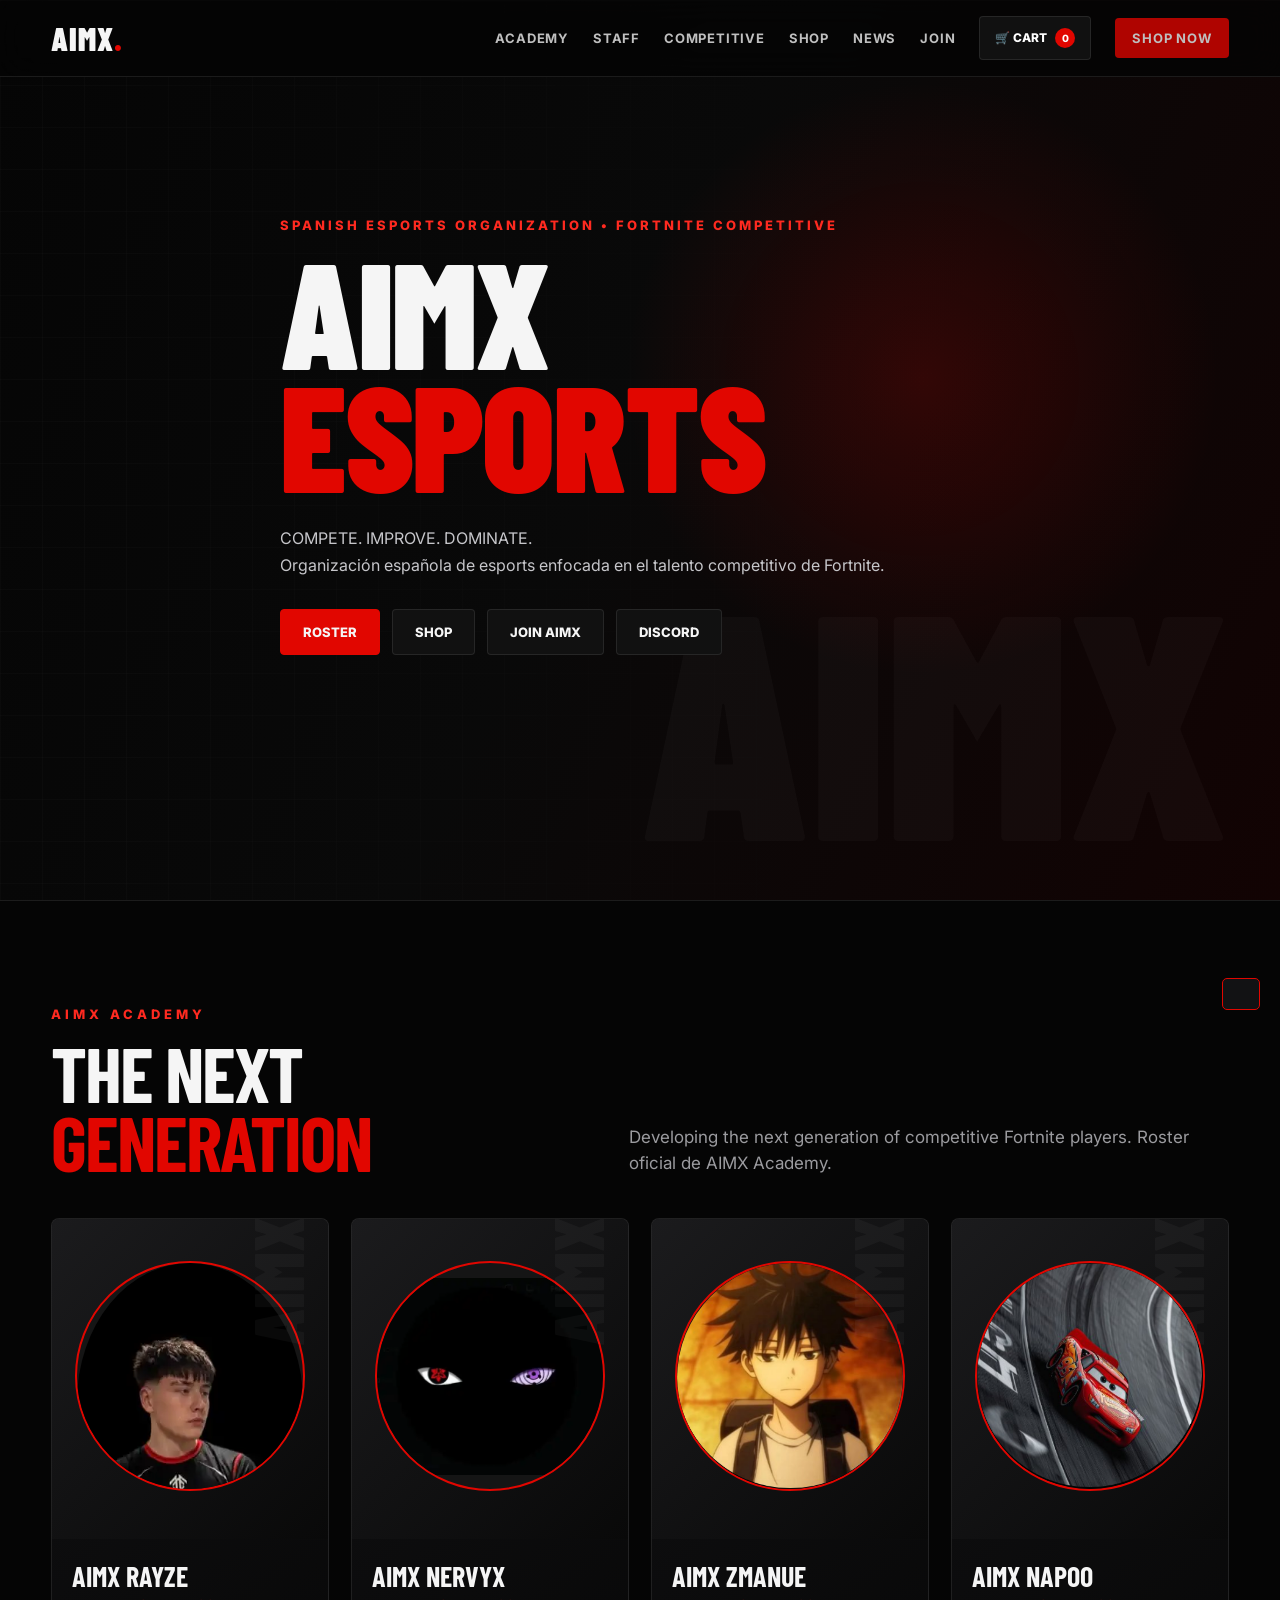
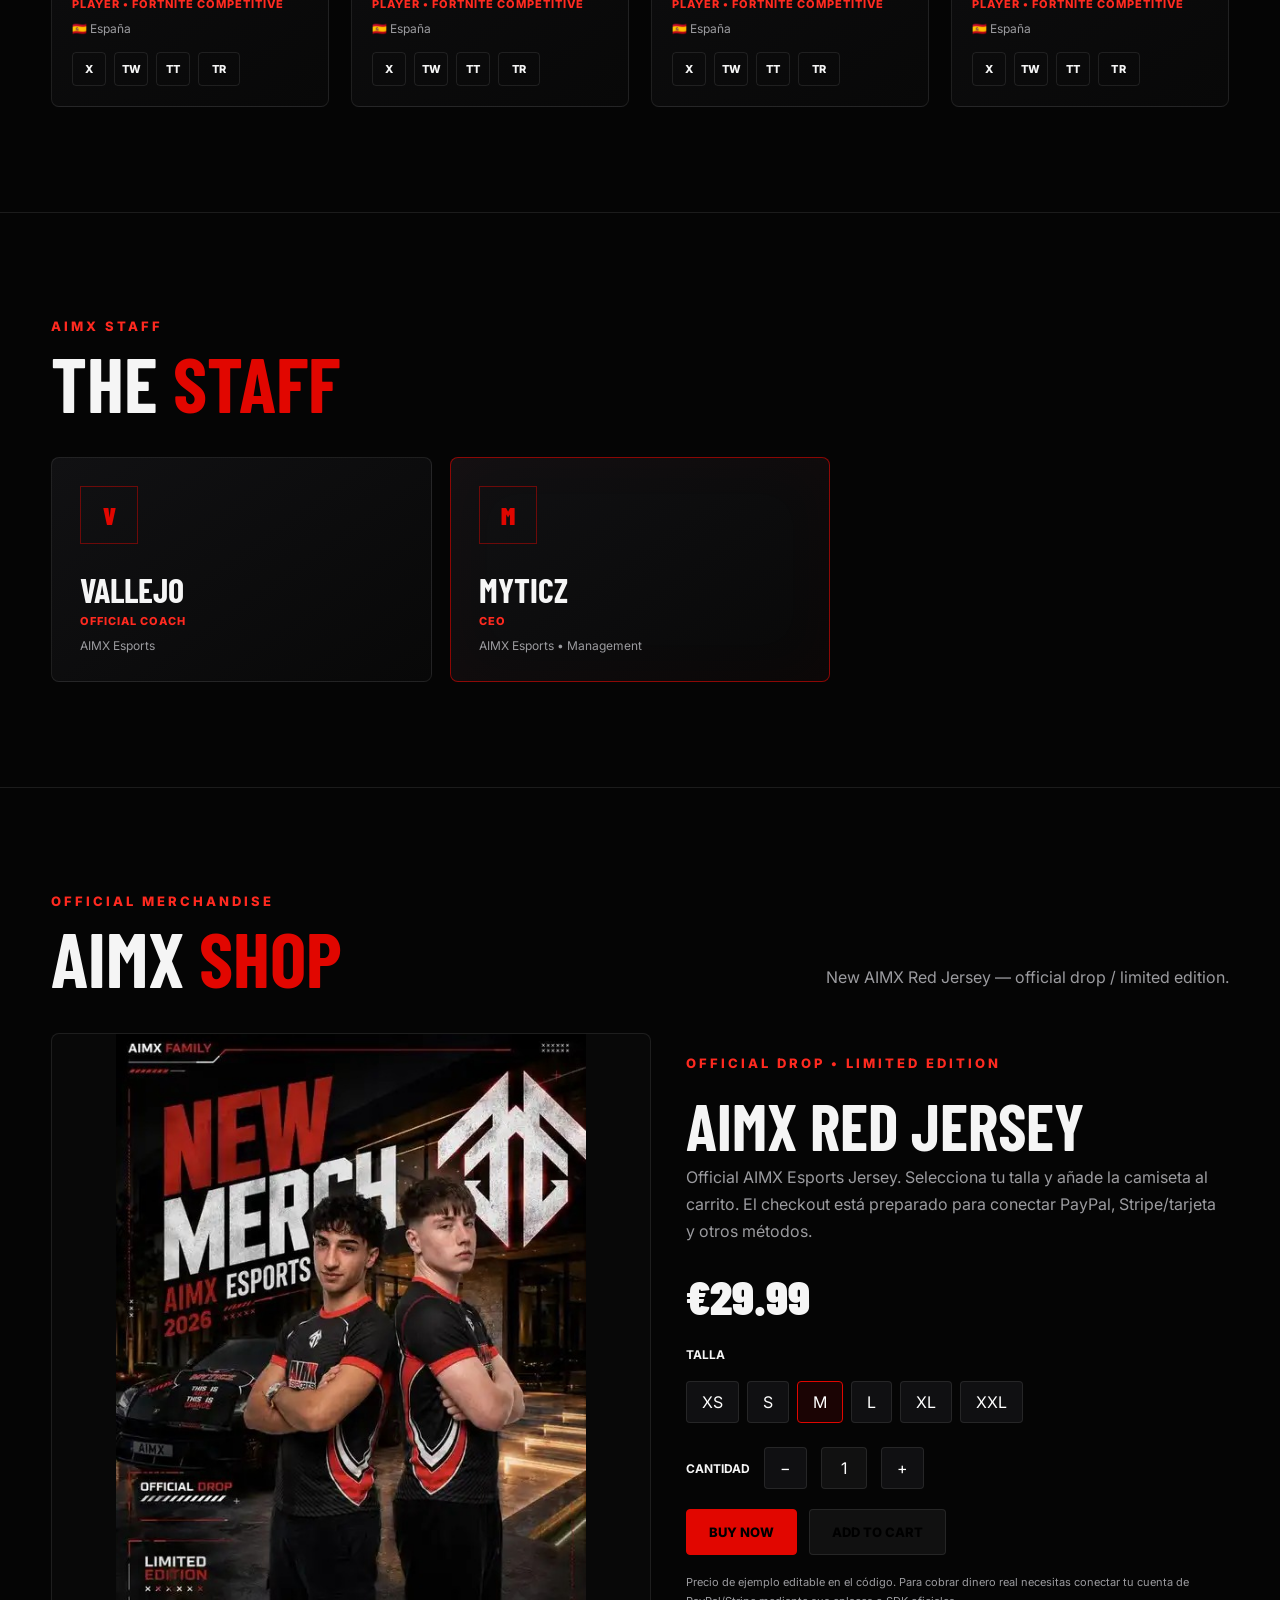
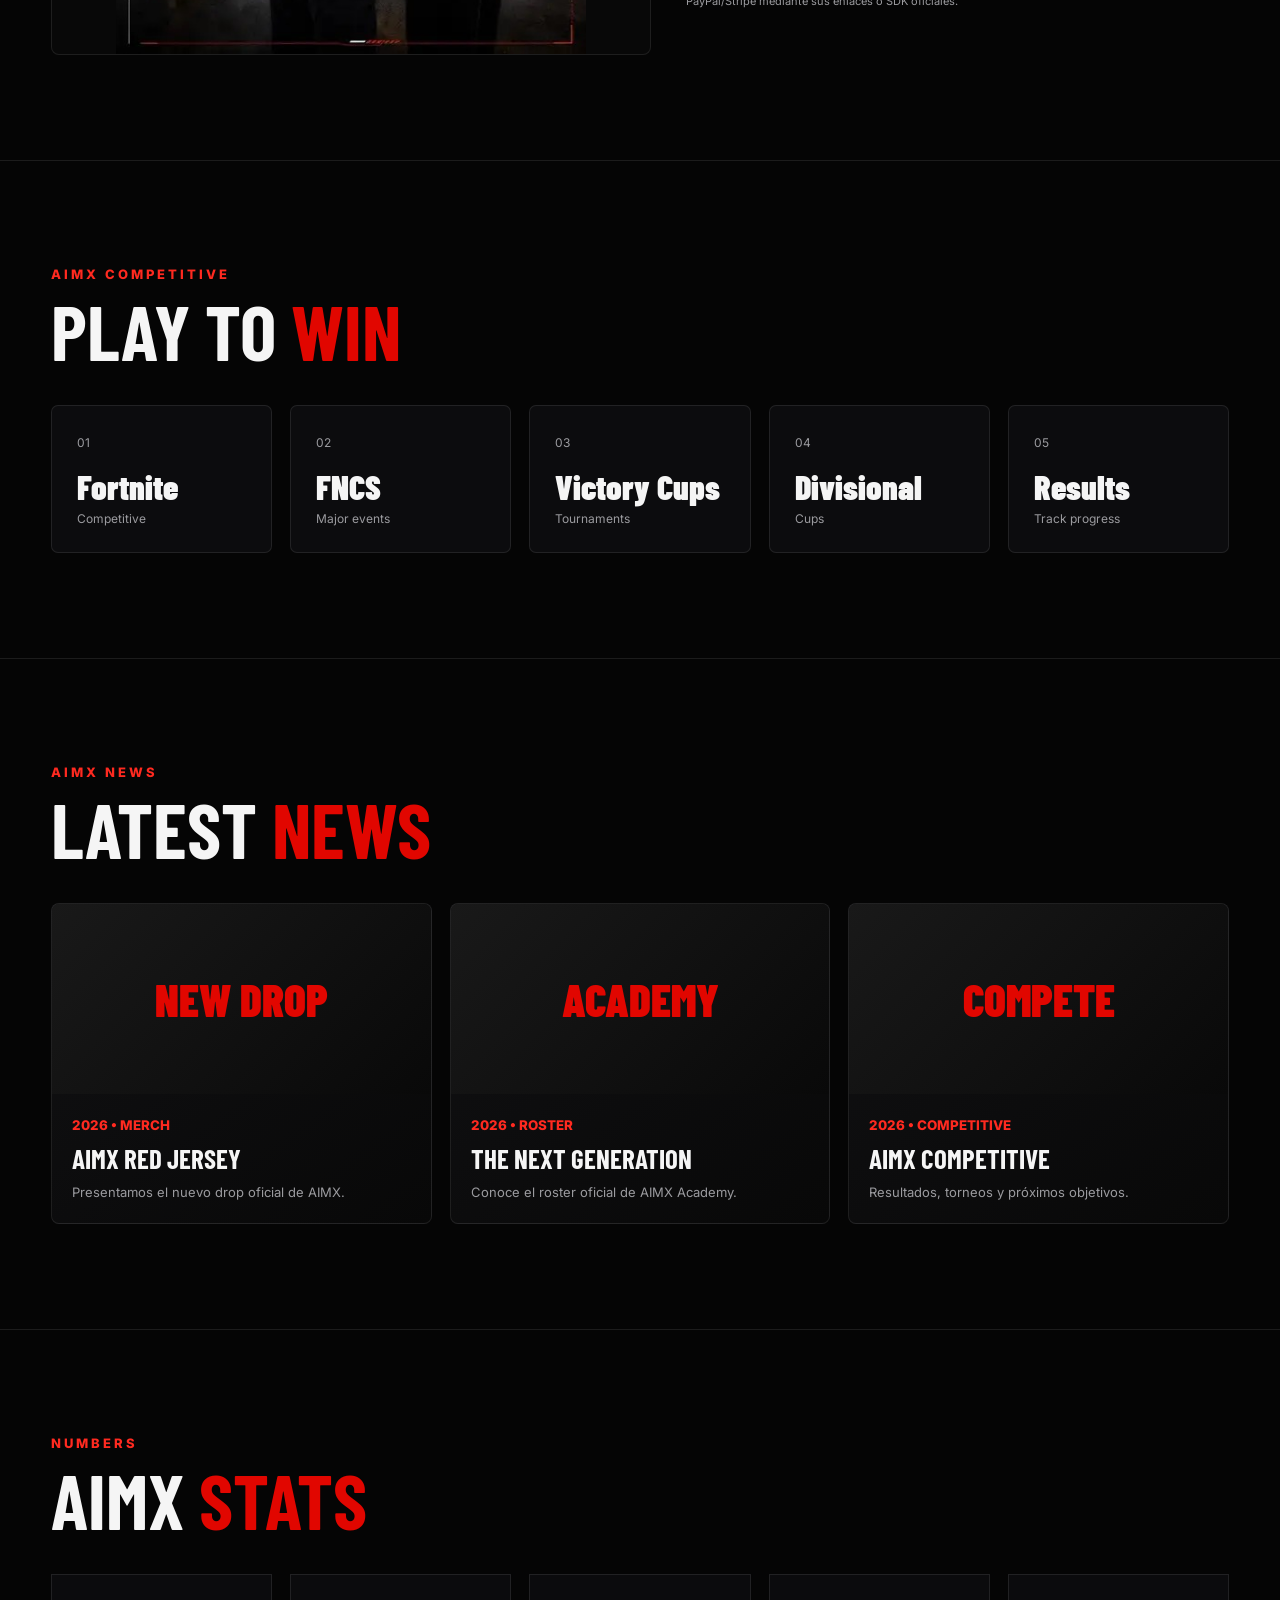
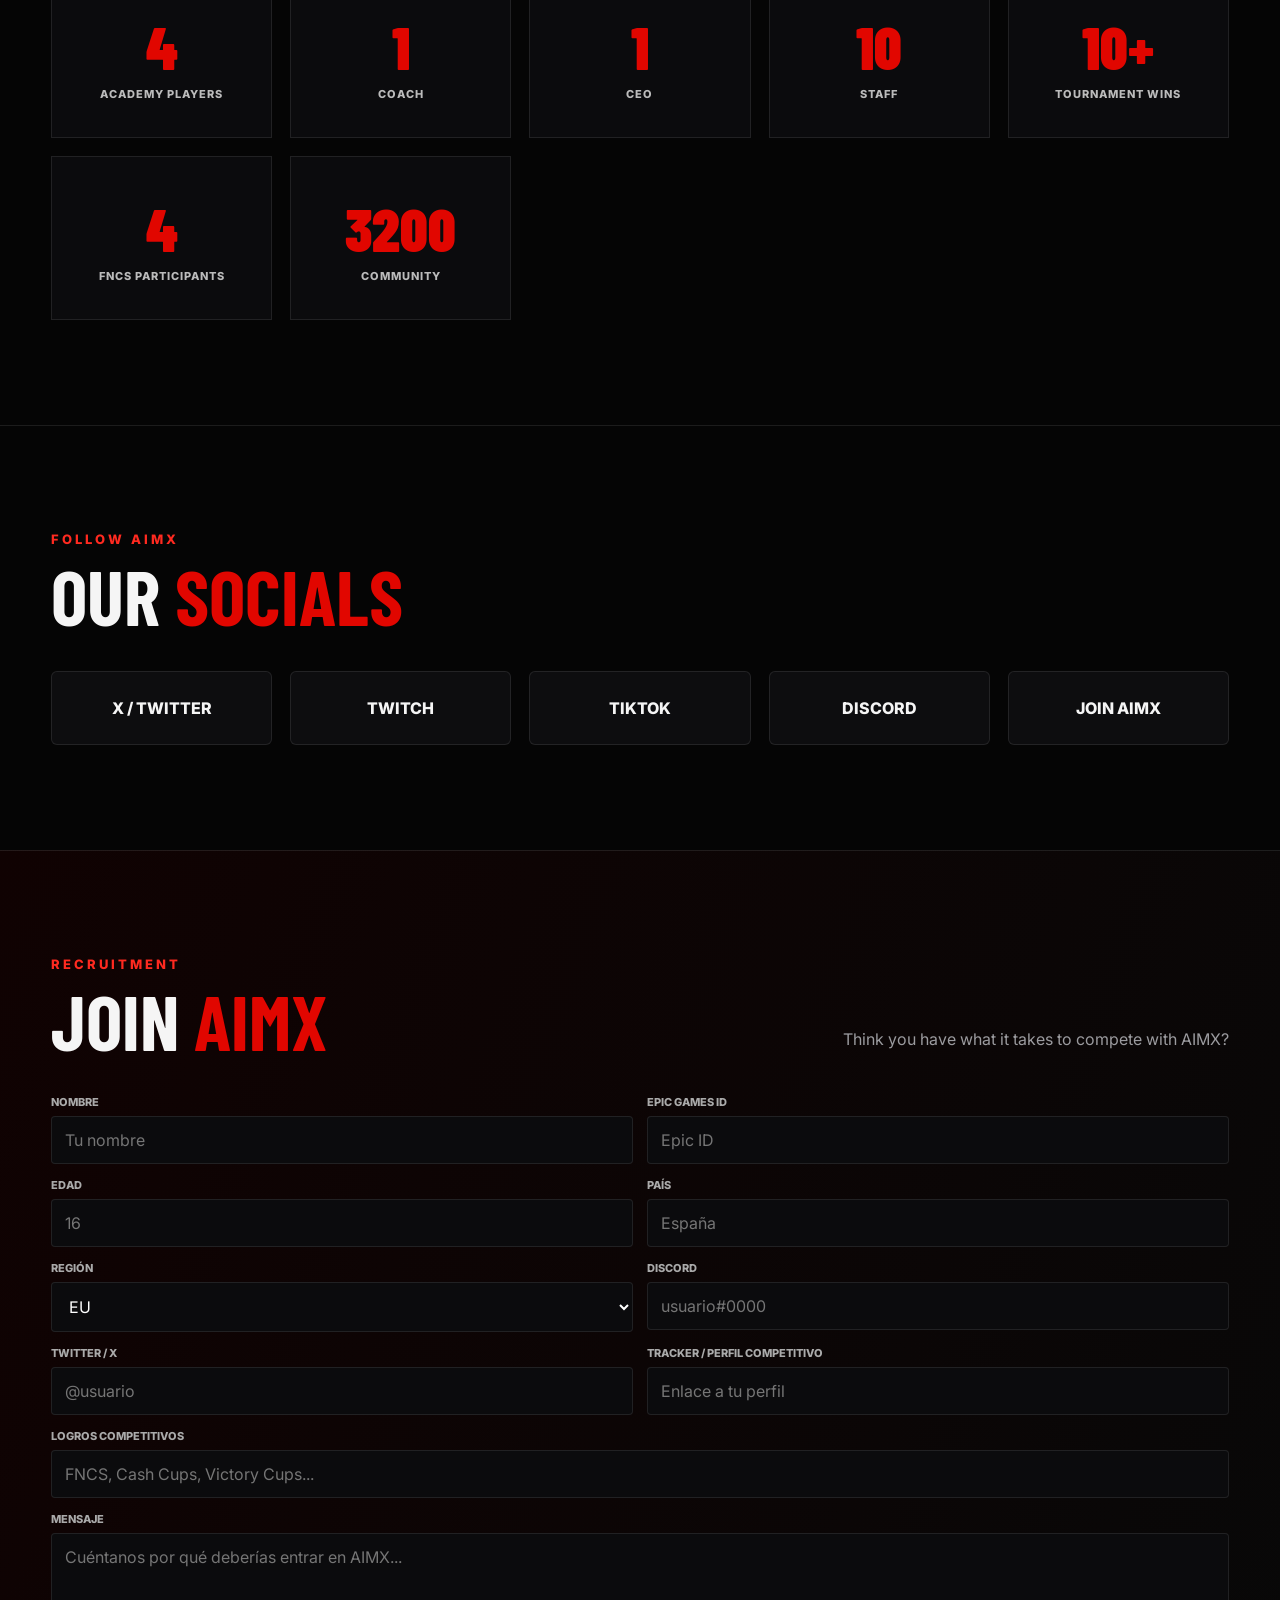
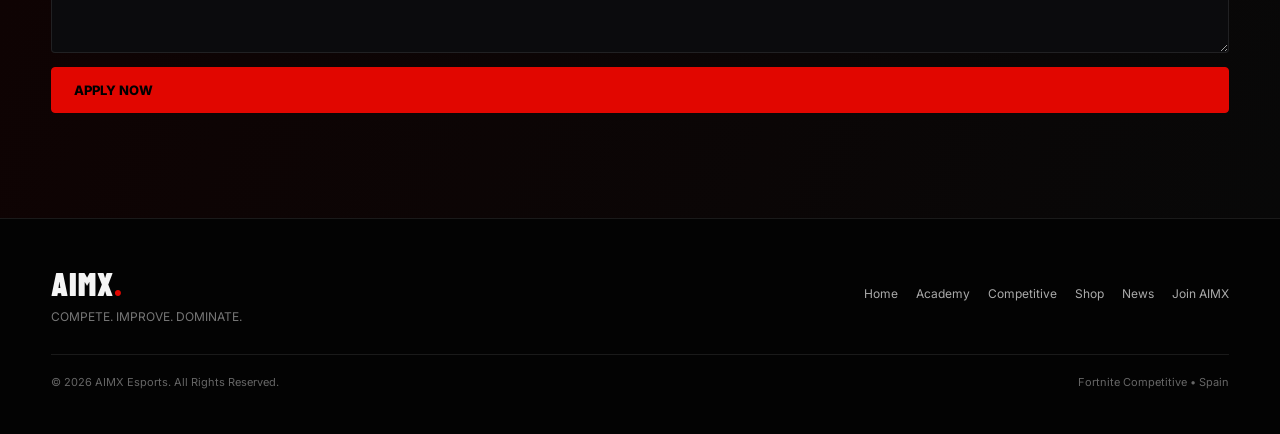
==== commit a0b383ee: "Usa la web original de AIMX con el sistema de pagos conectado - Sustituye la recreación por el index" ====
--- a/index.html
+++ b/index.html
@@ -1,298 +1,606 @@
 <!DOCTYPE html>
 <html lang="es">
 <head>
-  <meta charset="UTF-8" />
-  <meta name="viewport" content="width=device-width, initial-scale=1.0" />
-  <title>AIMX Esports — Fortnite Competitive</title>
-  <meta name="description" content="AIMX Esports · Organización española de esports enfocada en el talento competitivo de Fortnite. Compete. Improve. Dominate." />
-  <link rel="preconnect" href="https://fonts.googleapis.com" />
-  <link rel="preconnect" href="https://fonts.gstatic.com" crossorigin />
-  <link href="https://fonts.googleapis.com/css2?family=Anton&family=Inter:wght@400;500;600;700;800&display=swap" rel="stylesheet" />
-  <link rel="stylesheet" href="styles.css" />
-  <link rel="icon" href="data:image/svg+xml,%3Csvg xmlns='http://www.w3.org/2000/svg' viewBox='0 0 100 100'%3E%3Crect width='100' height='100' rx='18' fill='%230a0a0b'/%3E%3Ctext x='50' y='70' text-anchor='middle' font-size='52' font-family='Arial Black,sans-serif' font-weight='900' fill='%23fff'%3EA%3C/text%3E%3Ccircle cx='78' cy='66' r='6' fill='%23e50914'/%3E%3C/svg%3E" />
+<meta charset="UTF-8">
+<meta name="viewport" content="width=device-width, initial-scale=1.0">
+<meta name="theme-color" content="#e10600">
+<meta name="description" content="AIMX Esports — organización española de esports enfocada en Fortnite competitivo.">
+<title>AIMX Esports | Compete. Improve. Dominate.</title>
+<style>
+@import url('https://fonts.googleapis.com/css2?family=Barlow+Condensed:wght@400;500;600;700;800;900&family=Inter:wght@400;500;600;700;800&display=swap');
+:root{--red:#e10600;--red2:#ff2a20;--black:#050505;--panel:#0d0d0f;--panel2:#141417;--white:#f5f5f5;--muted:#9b9b9f;--line:rgba(255,255,255,.09);}
+*{box-sizing:border-box;margin:0;padding:0}
+html{scroll-behavior:smooth}
+body{font-family:Inter,Arial,sans-serif;background:var(--black);color:var(--white);overflow-x:hidden}
+a{color:inherit;text-decoration:none}
+button,input,select,textarea{font:inherit}
+button{cursor:pointer}
+.container{width:min(1180px,92%);margin:auto}
+header{position:fixed;top:0;left:0;right:0;z-index:1000;background:rgba(5,5,5,.78);backdrop-filter:blur(16px);border-bottom:1px solid var(--line)}
+.nav{height:76px;display:flex;align-items:center;justify-content:space-between;gap:20px}
+.logo{font-family:"Barlow Condensed";font-size:32px;font-weight:900;letter-spacing:1px}
+.logo span{color:var(--red)}
+.navlinks{display:flex;gap:24px;align-items:center;font-size:13px;font-weight:700;text-transform:uppercase;letter-spacing:.8px}
+.navlinks a{opacity:.78;transition:.2s}
+.navlinks a:hover{opacity:1;color:var(--red2)}
+.nav-cta{background:var(--red);padding:12px 17px;border-radius:4px}
+.nav-cart{background:#111;border:1px solid var(--line);color:#fff;padding:11px 15px;border-radius:4px;font-weight:800;font-size:12px;cursor:pointer;transition:.2s}
+.nav-cart:hover{border-color:var(--red);transform:translateY(-1px)}
+.nav-cart span{display:inline-grid;place-items:center;min-width:20px;height:20px;margin-left:5px;padding:0 5px;border-radius:20px;background:var(--red);font-size:10px}
+.cart-overlay{position:fixed;inset:0;background:rgba(0,0,0,.68);backdrop-filter:blur(6px);z-index:1800;display:none}
+.cart-overlay.show{display:block}
+.cart-drawer{position:absolute;right:0;top:0;height:100%;width:min(470px,94vw);background:#09090b;border-left:1px solid rgba(225,6,0,.45);box-shadow:-25px 0 80px rgba(0,0,0,.55);display:flex;flex-direction:column}
+.cart-head{padding:24px;border-bottom:1px solid var(--line);display:flex;align-items:center;justify-content:space-between}
+.cart-head h2{font-size:42px}
+.cart-close{background:none;border:0;color:#aaa;font-size:27px;cursor:pointer}
+.cart-items{padding:18px 24px;overflow:auto;flex:1}
+.cart-item{display:grid;grid-template-columns:88px 1fr auto;gap:13px;align-items:center;padding:13px 0;border-bottom:1px solid var(--line)}
+.cart-thumb{width:88px;height:100px;border:1px solid var(--line);border-radius:5px;overflow:hidden;background:#111}
+.cart-thumb img{width:100%;height:100%;object-fit:cover}
+.cart-item h3{font-size:20px}
+.cart-meta{font-size:11px;color:#888;margin-top:4px}
+.cart-price{font-weight:800;margin-top:7px}
+.cart-controls{display:flex;align-items:center;gap:7px;margin-top:10px}
+.cart-controls button{width:28px;height:28px;background:#111;border:1px solid var(--line);color:#fff;border-radius:3px}
+.cart-remove{color:#e10600!important}
+.cart-empty{text-align:center;color:#777;padding:70px 15px;line-height:1.7}
+.cart-footer{padding:20px 24px;border-top:1px solid var(--line);background:#08080a}
+.cart-total{display:flex;justify-content:space-between;font-size:18px;margin-bottom:15px}
+.cart-total strong:last-child{font:900 34px "Barlow Condensed";color:var(--red)}
+.cart-footer .btn{width:100%;justify-content:center}
+
+.menu{display:none;background:none;border:0;color:#fff;font-size:28px}
+.hero{min-height:100vh;padding-top:76px;display:flex;align-items:center;position:relative;overflow:hidden;background:
+radial-gradient(circle at 72% 42%,rgba(225,6,0,.18),transparent 28%),
+linear-gradient(115deg,#050505 0%,#090909 48%,#120303 100%)}
+.hero:before{content:"";position:absolute;inset:0;opacity:.09;background-image:linear-gradient(rgba(255,255,255,.2) 1px,transparent 1px),linear-gradient(90deg,rgba(255,255,255,.2) 1px,transparent 1px);background-size:42px 42px;mask-image:linear-gradient(to right,#000,transparent 75%)}
+.hero-content{position:relative;z-index:2;padding:90px 0;max-width:720px}
+.kicker{color:var(--red2);font-weight:800;letter-spacing:3px;font-size:13px;text-transform:uppercase;margin-bottom:16px}
+h1,h2,h3,.display{font-family:"Barlow Condensed";text-transform:uppercase}
+h1{font-size:clamp(74px,12vw,150px);line-height:.82;font-weight:900;letter-spacing:-2px}
+h1 span{color:var(--red)}
+.hero p{margin:30px 0;color:#c6c6ca;max-width:610px;line-height:1.7;font-size:16px}
+.buttons{display:flex;flex-wrap:wrap;gap:12px}
+.btn{border:1px solid var(--line);background:#111;padding:14px 22px;border-radius:4px;font-weight:800;text-transform:uppercase;font-size:13px;transition:.25s;display:inline-flex;align-items:center;gap:8px}
+.btn:hover{transform:translateY(-2px);border-color:var(--red)}
+.btn.red{background:var(--red);border-color:var(--red)}
+.btn.red:hover{background:var(--red2)}
+.hero-mark{position:absolute;right:4%;bottom:3%;font-family:"Barlow Condensed";font-size:clamp(120px,25vw,340px);font-weight:900;color:rgba(255,255,255,.025);line-height:1}
+section{padding:105px 0;border-top:1px solid var(--line);position:relative}
+.section-head{display:flex;justify-content:space-between;align-items:end;gap:30px;margin-bottom:42px}
+.section-head h2{font-size:clamp(48px,6vw,78px);line-height:.85}
+.section-head h2 span{color:var(--red)}
+.section-head p{color:var(--muted);max-width:480px;line-height:1.6}
+.grid{display:grid;gap:18px}
+.players{grid-template-columns:repeat(4,1fr)}
+.card{background:linear-gradient(145deg,#111113,#080808);border:1px solid var(--line);border-radius:8px;overflow:hidden;position:relative;transition:.3s}
+.card:hover{transform:translateY(-6px);border-color:rgba(225,6,0,.55);box-shadow:0 18px 45px rgba(0,0,0,.35)}
+.player-photo{height:260px;background:linear-gradient(135deg,#1b1b1d,#090909);display:flex;align-items:end;justify-content:center;position:relative;overflow:hidden}
+.player-photo:after{content:"AIMX";position:absolute;right:-12px;top:20px;font:900 70px "Barlow Condensed";color:rgba(255,255,255,.035);transform:rotate(-90deg)}
+.avatar{width:150px;height:150px;border-radius:50%;border:2px solid var(--red);display:grid;place-items:center;background:#151515;font:900 48px "Barlow Condensed";margin-bottom:25px;overflow:hidden}.avatar img{width:100%;height:100%;object-fit:contain;border-radius:50%;display:block}
+.player-info{padding:20px}
+.player-info h3{font-size:28px}
+.role{color:var(--red2);font-size:11px;font-weight:800;text-transform:uppercase;letter-spacing:1px;margin-top:4px}
+.country{color:var(--muted);font-size:12px;margin-top:10px}
+.social-row{display:flex;gap:8px;margin-top:16px}
+.social-row a{width:34px;height:34px;border:1px solid var(--line);display:grid;place-items:center;border-radius:4px;font-size:11px;font-weight:800}
+.staff{grid-template-columns:repeat(3,1fr)}
+.staff .card{padding:28px}
+.staff-icon{width:58px;height:58px;border:1px solid rgba(225,6,0,.45);display:grid;place-items:center;color:var(--red);font:900 25px "Barlow Condensed";margin-bottom:25px}
+.staff h3{font-size:34px}
+.highlight{border-color:rgba(225,6,0,.6);box-shadow:inset 0 0 60px rgba(225,6,0,.035)}
+.shop-wrap{display:grid;grid-template-columns:1.05fr .95fr;gap:35px;align-items:center}
+.product-image{min-height:560px;border:1px solid var(--line);border-radius:8px;display:grid;place-items:center;overflow:hidden;background:radial-gradient(circle at center,rgba(225,6,0,.14),transparent 55%),#080808}
+.product-image img{width:100%;height:100%;object-fit:contain;max-height:620px;transition:.4s}
+.product-image:hover img{transform:scale(1.025)}
+.price{font:900 48px "Barlow Condensed";margin:18px 0}
+.product-copy p{color:var(--muted);line-height:1.7;margin-bottom:22px}
+.options{display:flex;gap:8px;flex-wrap:wrap;margin:18px 0 24px}
+.size{background:#101012;border:1px solid var(--line);color:#fff;padding:10px 15px;border-radius:4px}
+.size.active,.size:hover{border-color:var(--red);background:rgba(225,6,0,.1)}
+.quantity{display:flex;align-items:center;gap:14px;margin-bottom:20px}
+.qty{width:46px;height:42px;background:#111;border:1px solid var(--line);color:#fff;text-align:center;border-radius:4px}
+.news{grid-template-columns:repeat(3,1fr)}
+.news-img{height:190px;background:linear-gradient(135deg,#191919,#090909);display:grid;place-items:center;color:var(--red);font:900 45px "Barlow Condensed"}
+.news-copy{padding:20px}
+.news-copy small{color:var(--red2);font-weight:800}
+.news-copy h3{font-size:27px;margin:8px 0}
+.news-copy p{color:var(--muted);font-size:13px;line-height:1.6}
+.competitive{grid-template-columns:repeat(5,1fr)}
+.comp-card{padding:25px;min-height:145px;background:#0c0c0e;border:1px solid var(--line);border-radius:7px}
+.comp-card strong{font:900 34px "Barlow Condensed";display:block;margin-top:15px}
+.comp-card span{color:var(--muted);font-size:12px}
+.stats{grid-template-columns:repeat(5,1fr)}
+.stat{text-align:center;padding:35px 15px;border:1px solid var(--line);background:#0b0b0d}
+.stat b{font:900 60px "Barlow Condensed";color:var(--red);display:block}
+.stat span{color:#bbb;text-transform:uppercase;font-size:11px;font-weight:800;letter-spacing:1px}
+.socials{grid-template-columns:repeat(5,1fr)}
+.social{padding:26px;text-align:center;border:1px solid var(--line);background:#0d0d0f;border-radius:6px;font-weight:800;transition:.25s}
+.social:hover{border-color:var(--red);transform:translateY(-4px)}
+.join{background:linear-gradient(110deg,#100202,#080808);}
+.form{display:grid;grid-template-columns:1fr 1fr;gap:14px}
+.field{display:flex;flex-direction:column;gap:7px}
+.field.full{grid-column:1/-1}
+.field label{font-size:11px;font-weight:800;text-transform:uppercase;color:#aaa}
+.field input,.field select,.field textarea{background:#0b0b0d;border:1px solid var(--line);color:#fff;padding:13px;border-radius:4px;outline:none}
+.field input:focus,.field select:focus,.field textarea:focus{border-color:var(--red)}
+.field textarea{min-height:120px;resize:vertical}
+footer{padding:45px 0;border-top:1px solid var(--line);background:#030303}
+.footer-top{display:flex;justify-content:space-between;gap:30px;align-items:center}
+.footer-links{display:flex;gap:18px;flex-wrap:wrap;color:#aaa;font-size:12px}
+.footer-bottom{margin-top:30px;padding-top:20px;border-top:1px solid var(--line);color:#666;font-size:11px;display:flex;justify-content:space-between}
+.modal{position:fixed;inset:0;background:rgba(0,0,0,.78);backdrop-filter:blur(8px);z-index:2000;display:none;place-items:center;padding:20px}
+.modal.show{display:grid}
+.modal-box{width:min(520px,100%);background:#0d0d0f;border:1px solid rgba(225,6,0,.45);border-radius:8px;padding:28px;box-shadow:0 30px 100px #000}
+.modal-head{display:flex;justify-content:space-between;align-items:center;margin-bottom:20px}
+.close{background:none;border:0;color:#aaa;font-size:25px}
+.pay-options{display:grid;gap:10px;margin:20px 0}
+.pay{padding:15px;border:1px solid var(--line);background:#121214;color:#fff;border-radius:5px;text-align:left;font-weight:800}
+.pay:hover{border-color:var(--red)}
+.notice{font-size:11px;color:#777;line-height:1.5}
+.toast{position:fixed;right:20px;bottom:20px;background:#121214;border:1px solid var(--red);padding:15px 18px;border-radius:5px;z-index:3000;transform:translateY(130px);transition:.3s}
+.toast.show{transform:translateY(0)}
+.reveal{opacity:0;transform:translateY(22px);transition:.7s}
+.reveal.visible{opacity:1;transform:none}
+@media(max-width:900px){
+.navlinks{display:none;position:absolute;top:76px;left:0;right:0;background:#080808;padding:20px;flex-direction:column;align-items:stretch;border-bottom:1px solid var(--line)}
+.navlinks.open{display:flex} .menu{display:block}
+.players{grid-template-columns:1fr 1fr} .staff,.news{grid-template-columns:1fr}
+.shop-wrap{grid-template-columns:1fr} .competitive{grid-template-columns:1fr 1fr} .stats{grid-template-columns:1fr 1fr} .socials{grid-template-columns:1fr 1fr}
+.hero-content{padding:70px 0} .section-head{align-items:start;flex-direction:column}
+}
+@media(max-width:560px){
+.players{grid-template-columns:1fr} .competitive,.stats,.socials{grid-template-columns:1fr} .form{grid-template-columns:1fr} .field.full{grid-column:auto}
+.footer-top,.footer-bottom{flex-direction:column;align-items:flex-start} h1{font-size:78px}
+}
+
+/* AIMX Academy — large reference layout */
+#academy .container{max-width:1320px}
+#academy .section-head{grid-template-columns:1.35fr .9fr;gap:70px;align-items:end;margin-bottom:42px}
+#academy .section-head h2{font-size:clamp(64px,6vw,92px);line-height:.9;letter-spacing:-2px}
+#academy .section-head .kicker{font-size:13px;letter-spacing:4px}
+#academy .section-head p{font-size:17px;line-height:1.55;max-width:600px}
+#academy .grid.players{grid-template-columns:repeat(4,minmax(0,1fr));gap:22px}
+#academy .player-card{min-height:530px;border-radius:8px;display:flex;flex-direction:column}
+#academy .player-photo{height:320px;display:grid;place-items:center;padding-top:12px}
+#academy .avatar{width:230px;height:230px;margin:0 auto 18px;border-width:2px;overflow:hidden}
+#academy .avatar img{width:100%;height:100%;object-fit:contain;border-radius:50%;display:block}
+#academy .player-card .content{padding:24px 26px 28px}
+#academy .player-card h3{font-size:29px;margin-bottom:7px}
+#academy .player-card .role{font-size:13px;letter-spacing:1.2px}
+#academy .player-card .country{font-size:14px;margin-top:13px}
+#academy .player-card .socials{margin-top:18px}
+@media(max-width:1000px){
+  #academy .section-head{grid-template-columns:1fr;gap:20px}
+  #academy .grid.players{grid-template-columns:repeat(2,minmax(0,1fr))}
+}
+@media(max-width:600px){
+  #academy .section-head h2{font-size:54px}
+  #academy .grid.players{grid-template-columns:1fr}
+  #academy .player-card{min-height:500px}
+  #academy .player-photo{height:300px}
+  #academy .avatar{width:210px;height:210px}
+}
+
+
+.tracker-btn{min-width:42px!important;font-size:11px!important;font-weight:800;letter-spacing:.5px}
+
+</style>
 </head>
 <body>
-  <!-- ===== Header ===== -->
-  <header class="site-header">
-    <div class="container header-inner">
-      <a href="#home" class="brand">AIMX<span class="dot">.</span></a>
-      <nav class="main-nav">
-        <a href="#academy">ACADEMY</a>
-        <a href="#staff">STAFF</a>
-        <a href="#competitive">COMPETITIVE</a>
-        <a href="#shop">SHOP</a>
-        <a href="#news">NEWS</a>
-        <a href="#join">JOIN</a>
-      </nav>
-      <div class="header-actions">
-        <button id="open-cart" class="cart-btn" aria-label="Abrir carrito">
-          <svg viewBox="0 0 24 24" width="18" height="18" fill="none" stroke="currentColor" stroke-width="2" stroke-linecap="round" stroke-linejoin="round"><circle cx="9" cy="21" r="1"/><circle cx="20" cy="21" r="1"/><path d="M1 1h4l2.68 13.39a2 2 0 0 0 2 1.61h9.72a2 2 0 0 0 2-1.61L23 6H6"/></svg>
-          <span>CART</span><span id="cart-count" class="cart-count">0</span>
-        </button>
-        <a href="#shop" class="btn btn-red btn-sm">SHOP NOW</a>
+<header>
+  <div class="container nav">
+    <a class="logo" href="#home">AIMX<span>.</span></a>
+    <nav class="navlinks" id="navlinks">
+      <a href="#academy">Academy</a><a href="#staff">Staff</a><a href="#competitive">Competitive</a><a href="#shop">Shop</a><a href="#news">News</a><a href="#join">Join</a>
+      <button class="nav-cart" id="openCart">🛒 CART <span id="cartCount">0</span></button>
+      <a class="nav-cta" href="#shop">SHOP NOW</a>
+    </nav>
+    <button class="menu" id="menu">☰</button>
+  </div>
+</header>
+
+<main>
+<section class="hero" id="home">
+  <div class="container hero-content reveal">
+    <div class="kicker">Spanish esports organization • Fortnite competitive</div>
+    <h1>AIMX <span>ESPORTS</span></h1>
+    <p>COMPETE. IMPROVE. DOMINATE.<br>Organización española de esports enfocada en el talento competitivo de Fortnite.</p>
+    <div class="buttons">
+      <a class="btn red" href="#academy">Roster</a><a class="btn" href="#shop">Shop</a><a class="btn" href="#join">Join AIMX</a><a class="btn" href="https://discord.gg/TucKvXhtJ" target="_blank">Discord</a>
+    </div>
+  </div>
+  <div class="hero-mark">AIMX</div>
+</section>
+
+<section id="academy">
+<div class="container">
+  <div class="section-head reveal"><div><div class="kicker">AIMX Academy</div><h2>THE NEXT <span>GENERATION</span></h2></div><p>Developing the next generation of competitive Fortnite players. Roster oficial de AIMX Academy.</p></div>
+  <div class="grid players" id="players"></div>
+</div>
+</section>
+
+<section id="staff">
+<div class="container">
+  <div class="section-head reveal"><div><div class="kicker">AIMX Staff</div><h2>THE <span>STAFF</span></h2></div></div>
+  <div class="grid staff">
+    <article class="card reveal"><div class="staff-icon">V</div><h3>Vallejo</h3><div class="role">Official Coach</div><p class="country">AIMX Esports</p></article>
+    <article class="card highlight reveal"><div class="staff-icon">M</div><h3>MYTICZ</h3><div class="role">CEO</div><p class="country">AIMX Esports • Management</p></article>
+  </div>
+</div>
+</section>
+
+<section id="shop">
+<div class="container">
+  <div class="section-head reveal"><div><div class="kicker">Official merchandise</div><h2>AIMX <span>SHOP</span></h2></div><p>New AIMX Red Jersey — official drop / limited edition.</p></div>
+  <div class="shop-wrap">
+    <div class="product-image reveal"><img src="[data-uri]